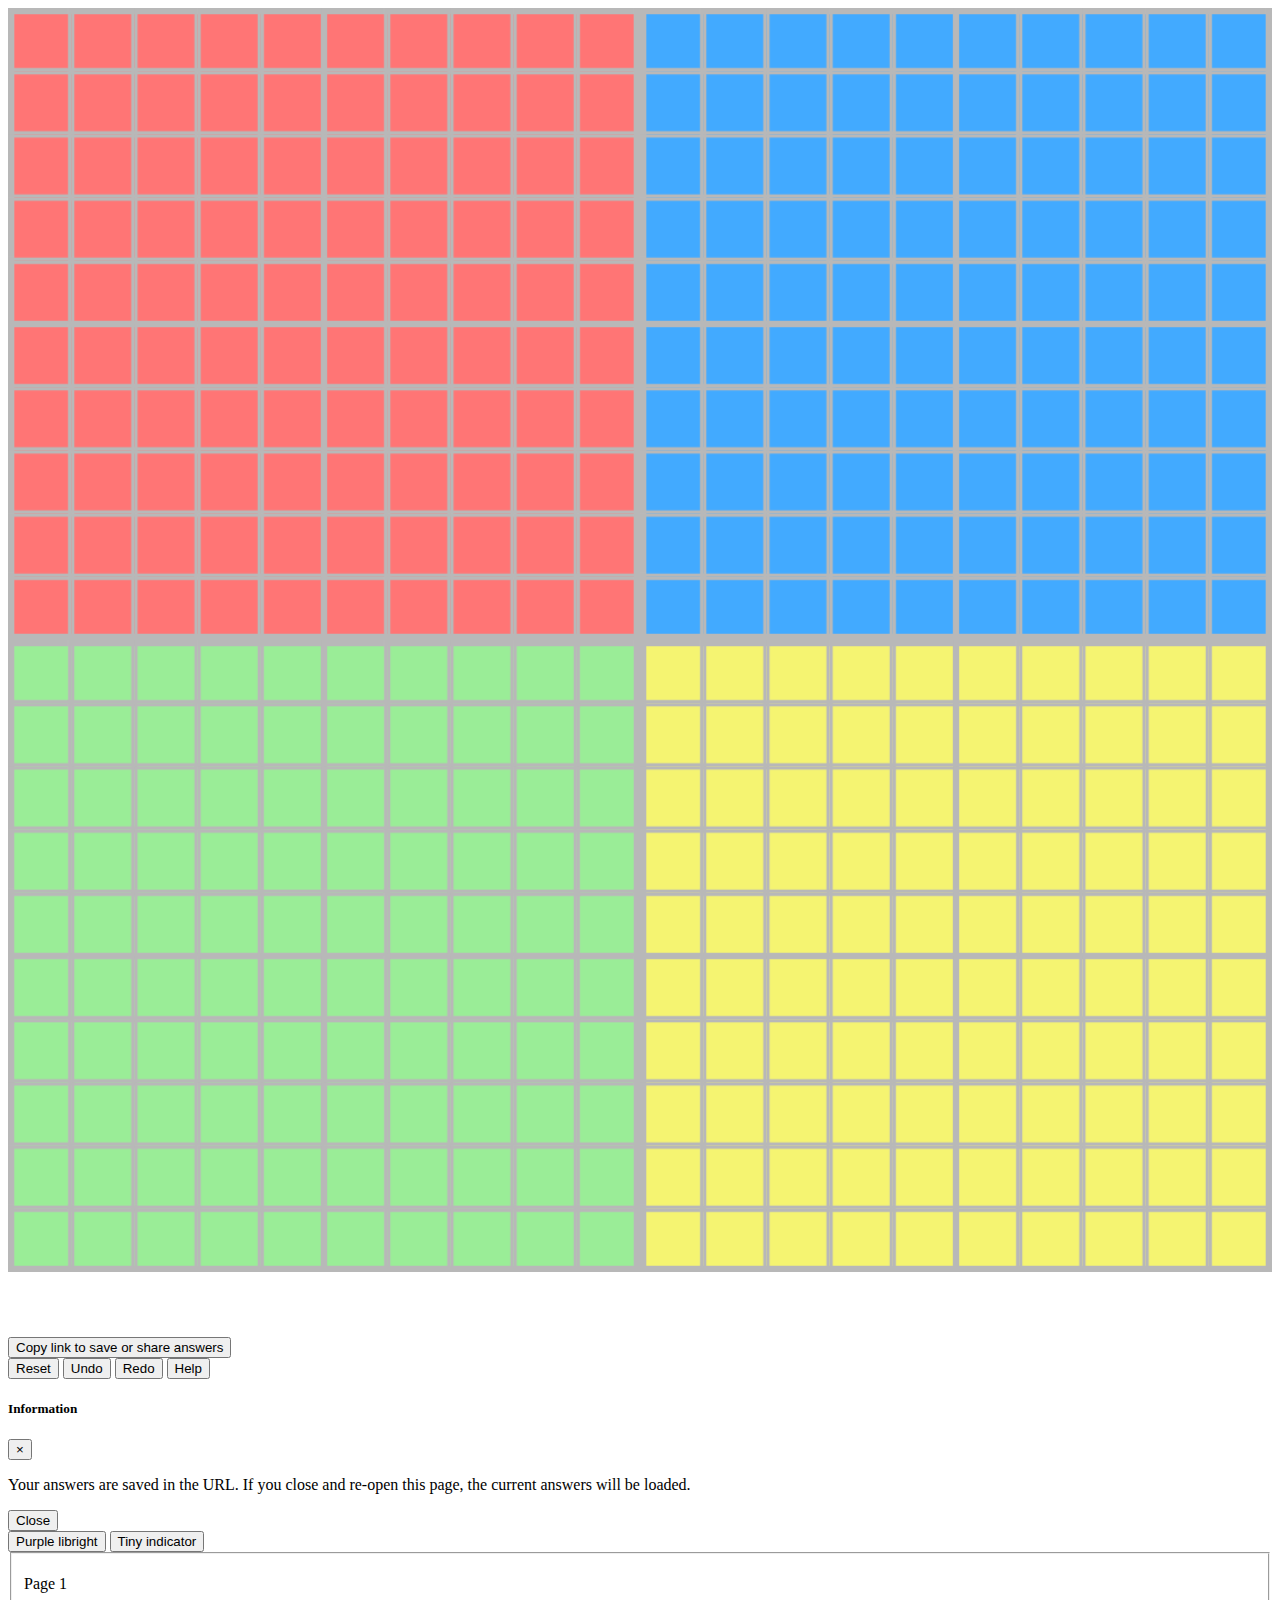
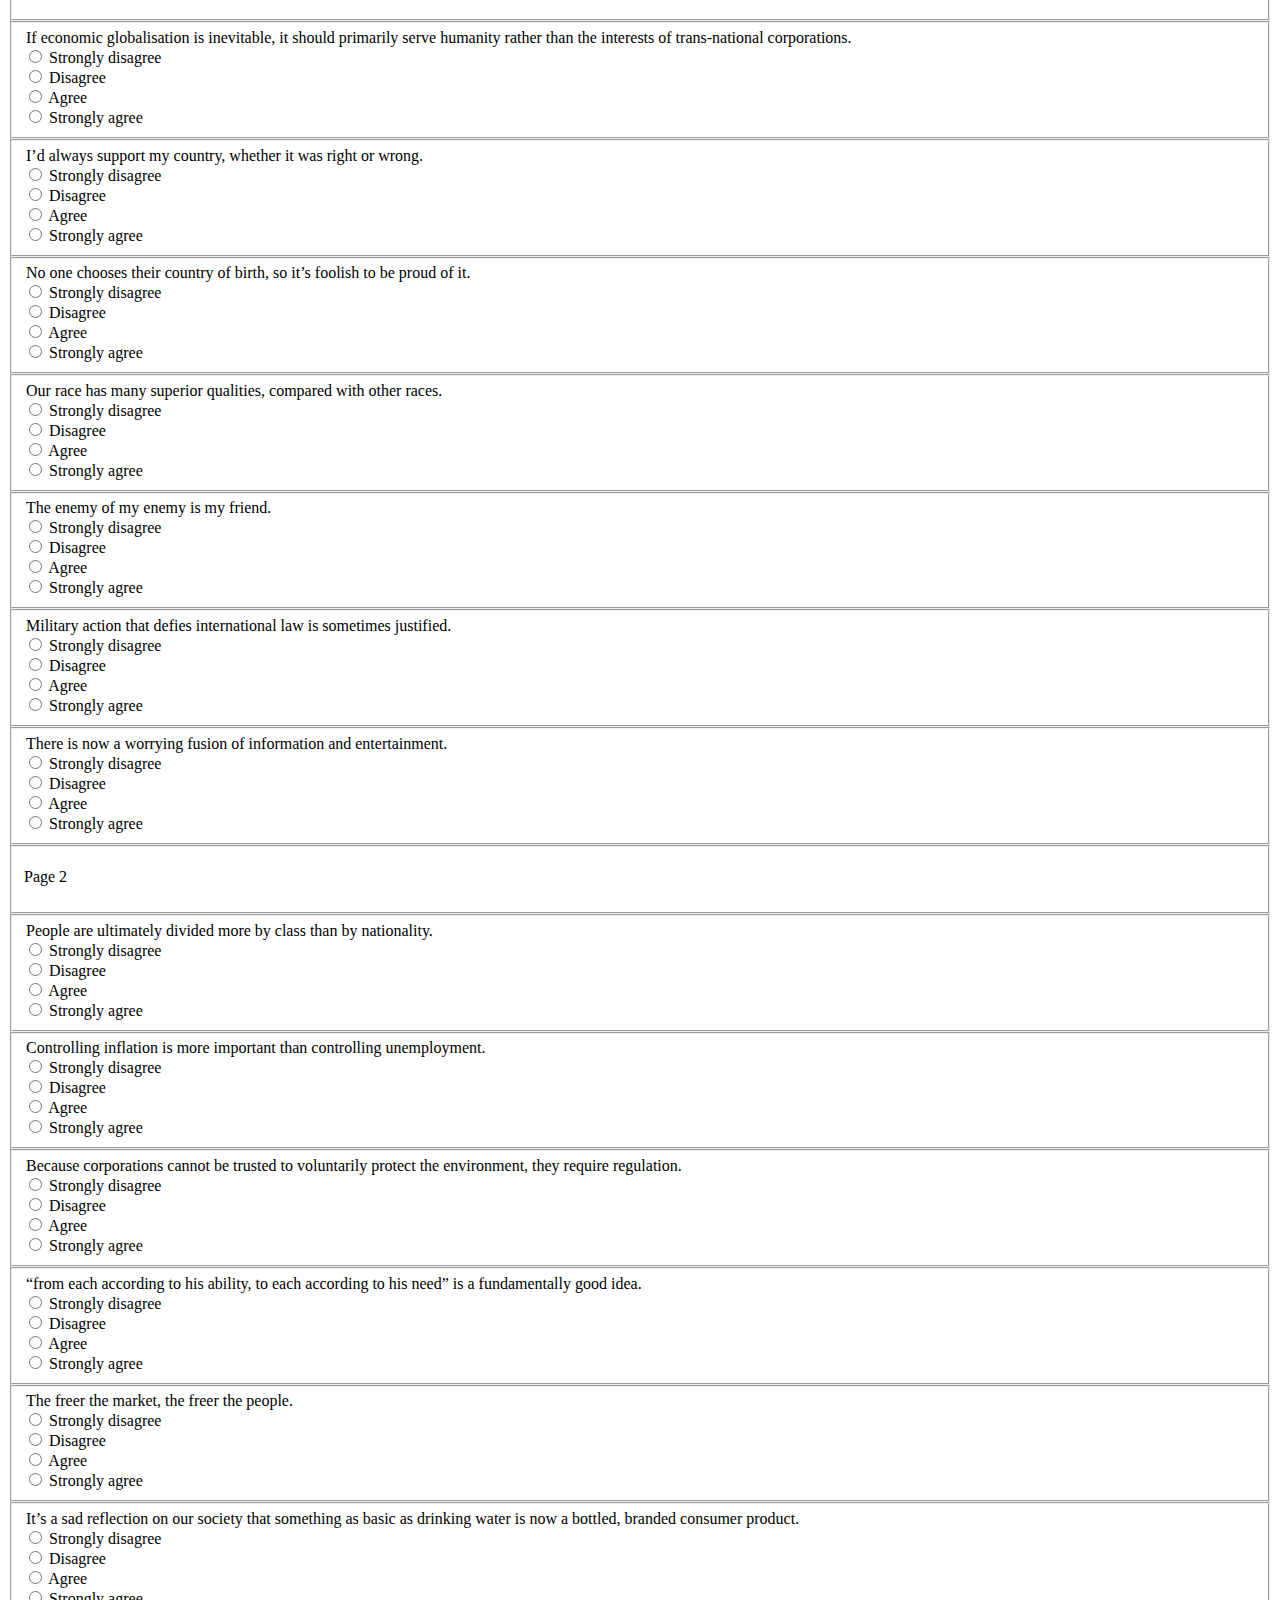
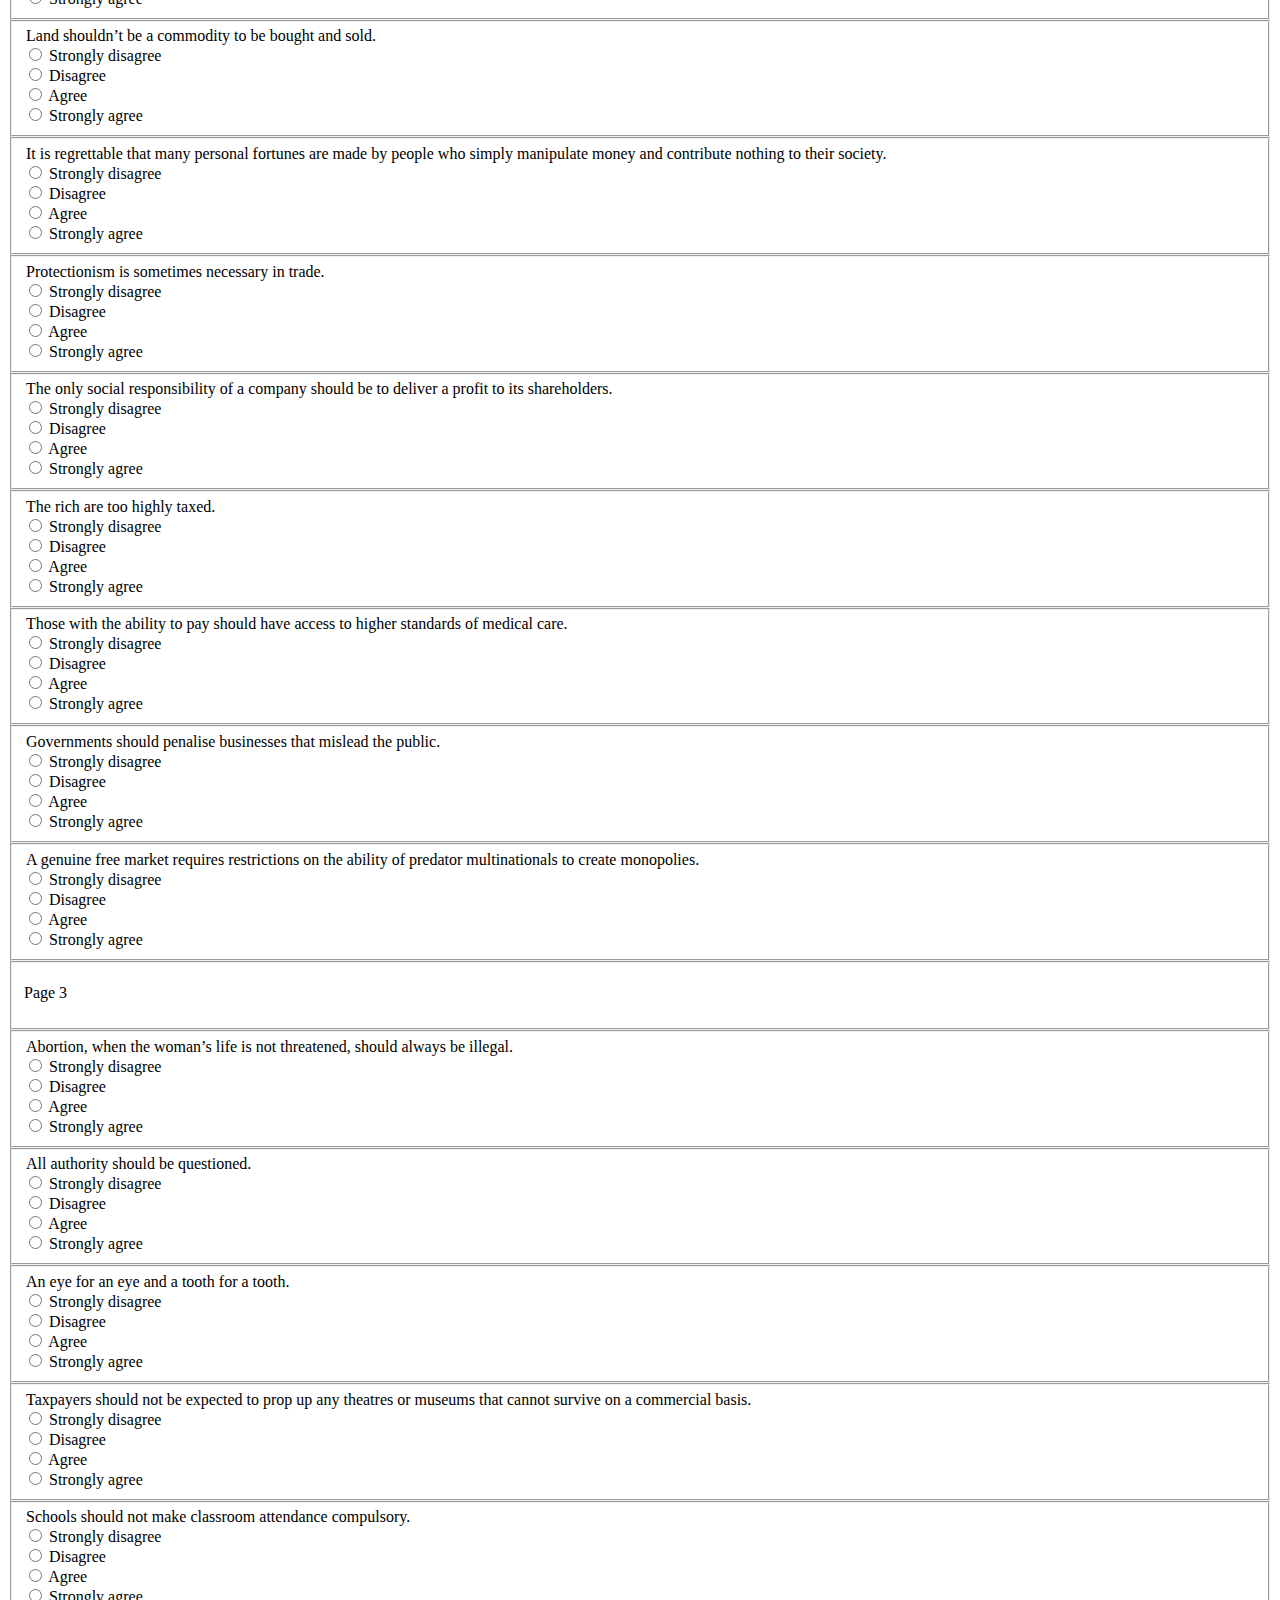
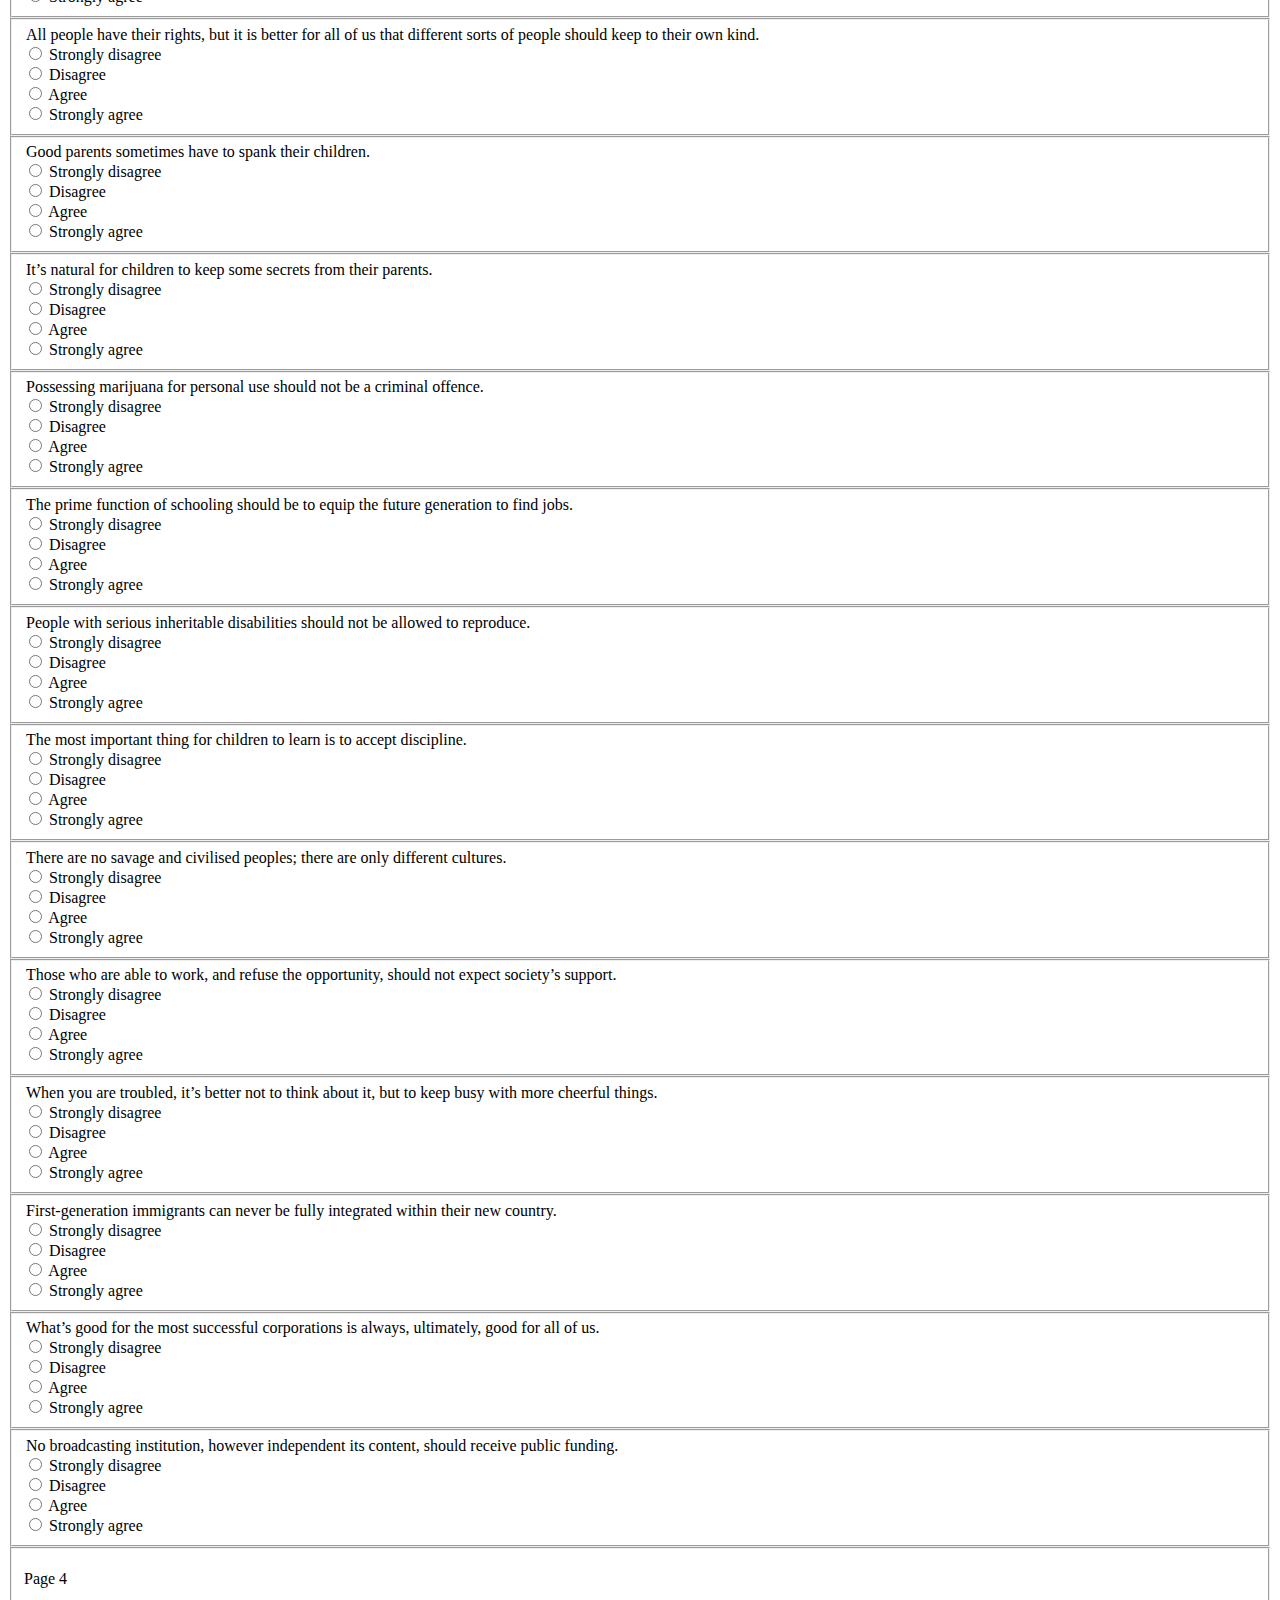
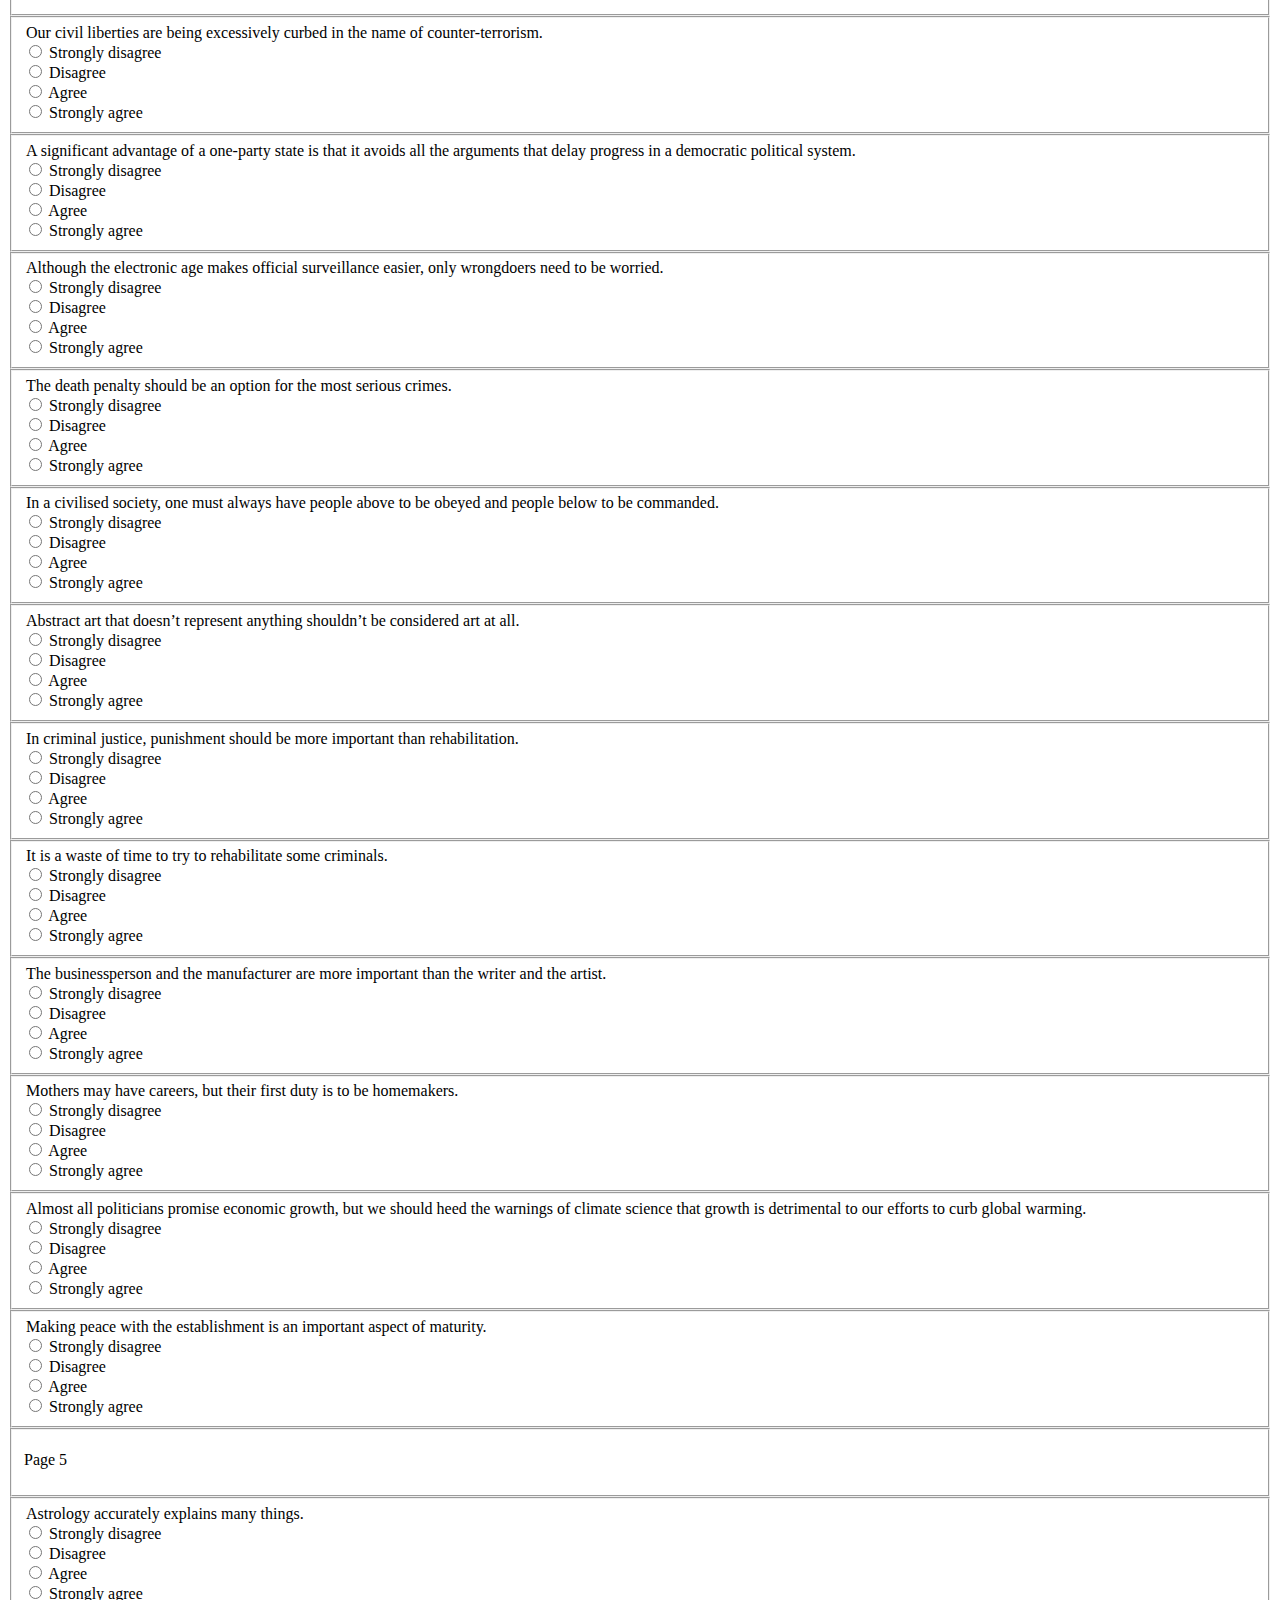
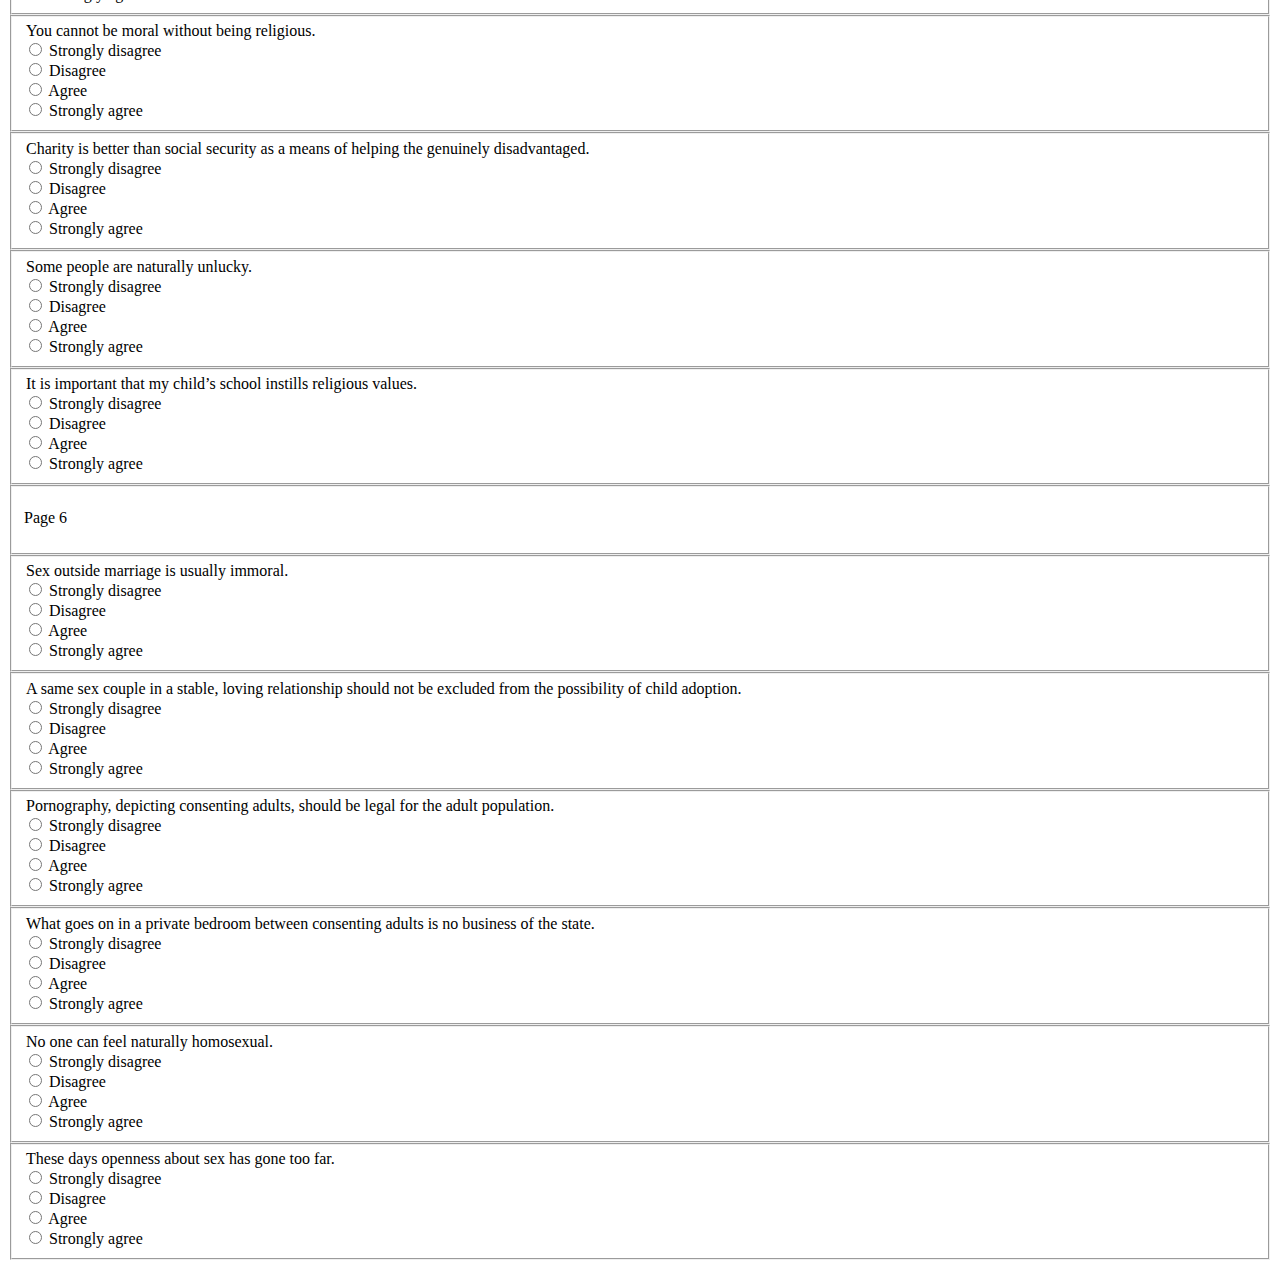
==== politicalcompass.github.io.html @ 64868bdb "Add files via upload" ====
<!DOCTYPE html>

<html lang="en-US">
<head>
  <meta charset="utf-8">
  <title>Interactive Political Compass</title>
  <meta name="title" content="Interactive Political Compass">
  <meta name="Description" content="Discover your position on the Political Compass with our interactive quiz. Get instant results as you answer questions!">
	<meta name="Keywords" content="political compass,political,compass,formula,calculated,how,interactive,sandbox,live">
	<meta name="viewport" content="width=device-width, initial-scale=1.0">
  <meta property="og:type" content="website">
  <meta property="og:url" content="https://politicalcompass.github.io/">
  <meta property="og:title" content="Interactive Political Compass">
  <meta property="og:description" content="Discover your position on the Political Compass with our interactive quiz. Get instant results as you answer questions!">
  <meta property="og:image" content="https://politicalcompass.github.io/img/proj_flag_pc2.png">
  <meta property="twitter:card" content="summary_large_image">
  <meta property="twitter:url" content="https://politicalcompass.github.io/">
  <meta property="twitter:title" content="Interactive Political Compass">
  <meta property="twitter:description" content="Discover your position on the Political Compass with our interactive quiz. Get instant results as you answer questions!">
  <meta property="twitter:image" content="https://politicalcompass.github.io/img/proj_flag_pc2.png">
  <meta itemprop="name" content="Interactive Political Compass">
  <meta itemprop="description" content="Discover your position on the Political Compass with our interactive quiz. Get instant results as you answer questions!">
  <meta itemprop="image" content="http://politicalcompass.github.io/img/proj_flag_pc2.png">
  <meta name="google-site-verification" content="mhU9SypGoPh1DQGS0cMQ0jDxrxKxCTXkJQJDEJV9io4" />
	<link href="favicon.ico" rel="Political Compass icon" type="image/x-icon" />
  <script src="js/script.js"></script>
  <link rel="stylesheet" type="text/css" href="css/style.css" />
  <script src="https://code.jquery.com/jquery-3.4.1.slim.min.js" integrity="sha384-J6qa4849blE2+poT4WnyKhv5vZF5SrPo0iEjwBvKU7imGFAV0wwj1yYfoRSJoZ+n" crossorigin="anonymous"></script>
  <script src="https://cdn.jsdelivr.net/npm/popper.js@1.16.0/dist/umd/popper.min.js" integrity="sha384-Q6E9RHvbIyZFJoft+2mJbHaEWldlvI9IOYy5n3zV9zzTtmI3UksdQRVvoxMfooAo" crossorigin="anonymous"></script>
  <link rel="stylesheet" type="text/css" href="css/bootstrap.min.css" />
  <script src="js/bootstrap.min.js"></script>
  <link rel="canonical" href="https://politicalcompass.github.io/" />
</head>
<!--Made by "W.u.m.b.o.l.o" (w/o dots) on twitter and youtube / "W.u.m.b.o.l.o.8.3" (w/o dots) on reddit-->
<body>
  <div class="container-fluid cont-fluid">
  <div class="row all-cont overflow-visible">
  <div class="head-cont col-auto">
    <div class="head-cont2">
      <div class="pc-cont">
        <div class="svg-container">
          <div class="svg-container2">
            <svg viewBox="0 0 100 100"> 
              <rect width="50" height="50" style="fill:rgb(255,117,117);" />
              <rect width="50" height="50" x="50" style="fill:rgb(66,170,255);" />
              <rect width="50" height="50" y="50" style="fill:rgb(154,237,151);" />
              <rect width="50" height="50" x="50" y="50" id="libright" style="fill:rgb(245,244,113);" />

              <defs>
                <pattern id="smallGrid" width="5" height="5" patternUnits="userSpaceOnUse">
                  <path d="M 5 0 L 0 0 0 5" fill="none" stroke="rgb(184,184,184)" stroke-width="0.5"/>
                </pattern>
                <pattern id="grid" width="50" height="50" patternUnits="userSpaceOnUse">
                  <rect width="50" height="50" fill="url(#smallGrid)"/>
                  <path d="M 50 0 L 0 0 0 50" fill="none" stroke="rgb(184,184,184)" stroke-width="1"/>
                </pattern>
              </defs>
            
              <rect width="100" height="100" fill="url(#grid)" />
              <rect style="transform: rotate(180deg);transform-origin: 50% 50%;" width="100" height="100" fill="url(#grid)" />

              <circle cx="-51.9" cy="-37.95" r="2.5" stroke="black" stroke-width="0.3" fill="red" id="circ" />
              <!-- <circle cx="51.9" cy="37.95" r="2.5" stroke="black" stroke-width="0.3" fill="red" id="circ" /> -->
            </svg>
            <!--page-header?-->
          </div>
        </div>
      </div>
      <!-- <div class="page-header">
        <div class="float-left">
          <h4>Economic <span id="displayEcon">0.38</span></h4>
        </div>
        <div class="float-right fl-ri-soc">
          <h4 class="text-right">Social <span id="displaySoc">2.41</span></h4>
        </div>
        <div class="clearfix"></div>
      </div> -->
      <h4 id="h4disp">&nbsp;</h4>
      <div class="row">
        <div class="col btn-group flex-wrap text-center cent-col" role="group" aria-label="Options">
          <button type="button" class="btn btn-sm btn-primary" onclick="cpyCb()">Copy link to save or share answers</button>
        </div>
      </div>
      <div class="row">
        <div class="col btn-group flex-wrap text-center cent-col" role="group" aria-label="Options">
          <button type="button" class="btn btn-sm btn-light" onclick="reset()">Reset</button>
          <button type="button" class="btn btn-sm btn-light" onclick="window.history.back()">Undo</button>
          <button type="button" class="btn btn-sm btn-light" onclick="window.history.forward()">Redo</button>
          <button type="button" class="btn btn-sm btn-dark" data-toggle="modal" data-target="#helpModal">Help</button>

          <div class="modal fade" id="helpModal" tabindex="-1" role="dialog" aria-labelledby="helpModalTitle" aria-hidden="true">
            <div class="modal-dialog" role="document">
              <div class="modal-content">
                <div class="modal-header">
                  <h5 class="modal-title" id="helpModalTitle">Information</h5>
                  <button type="button" class="close" data-dismiss="modal" aria-label="Close">
                    <span aria-hidden="true">&times;</span>
                  </button>
                </div>
                <div class="modal-body">
                  <p>Your answers are saved in the URL. If you close and re-open this page, the current answers will be loaded.</p>
                </div>
                <div class="modal-footer">
                  <button type="button" class="btn btn-secondary" data-dismiss="modal">Close</button>
                </div>
              </div>
            </div>
          </div>
        </div>
      </div>
      <div class="row">
        <div class="col btn-group flex-wrap text-center cent-col" role="group" aria-label="Options">
          <button type="button" class="btn btn-sm btn-light" id="switchLibright" onclick="switchLibright()">Purple libright</button>
          <button type="button" class="btn btn-sm btn-light" id="switchIndicator" onclick="switchIndicator()">Tiny indicator</button>
        </div>
      </div>
    </div>
  </div>

  <form class="col overflow-auto">
    <fieldset class="form-group">
      <div class="row">
        <p class="col-form-label col-auto">Page 1</p>
      </div>
    </fieldset>

    <fieldset class="form-group">
      <div class="row">
        <legend class="col-form-label col-1 pt-0 pl-0">If economic globalisation is inevitable, it should primarily serve humanity rather than the interests of trans-national corporations.</legend>
        <div class="col-11 align-self-center">
          <div class="form-check form-check-inline">
            <input class="form-check-input" type="radio" name="q1" id="q1a1" value="sd" onclick="ans(0, 0)">
            <label class="form-check-label" for="q1a1">
              Strongly disagree
            </label>
          </div>
          <div class="form-check form-check-inline">
            <input class="form-check-input" type="radio" name="q1" id="q1a2" value="d" onclick="ans(0, 1)">
            <label class="form-check-label" for="q1a2">
              Disagree
            </label>
          </div>
          <div class="form-check form-check-inline">
            <input class="form-check-input" type="radio" name="q1" id="q1a3" value="a" onclick="ans(0, 2)" ><!--checked-->
            <label class="form-check-label" for="q1a3">
              Agree
            </label>
          </div>
          <div class="form-check form-check-inline">
            <input class="form-check-input" type="radio" name="q1" id="q1a4" value="sa" onclick="ans(0, 3)">
            <label class="form-check-label" for="q1a4">
              Strongly agree
            </label>
          </div>
        </div>
      </div>
    </fieldset>

    <fieldset class="form-group">
      <div class="row">
        <legend class="col-form-label col-1 pt-0 pl-0">I’d always support my country, whether it was right or wrong.</legend>
        <div class="col-11 align-self-center">
          <div class="form-check form-check-inline">
            <input class="form-check-input" type="radio" name="q2" id="q2a1" value="sd" onclick="ans(1, 0)">
            <label class="form-check-label" for="q2a1">
              Strongly disagree
            </label>
          </div>
          <div class="form-check form-check-inline">
            <input class="form-check-input" type="radio" name="q2" id="q2a2" value="d" onclick="ans(1, 1)">
            <label class="form-check-label" for="q2a2">
              Disagree
            </label>
          </div>
          <div class="form-check form-check-inline">
            <input class="form-check-input" type="radio" name="q2" id="q2a3" value="a" onclick="ans(1, 2)" ><!--checked-->
            <label class="form-check-label" for="q2a3">
              Agree
            </label>
          </div>
          <div class="form-check form-check-inline">
            <input class="form-check-input" type="radio" name="q2" id="q2a4" value="sa" onclick="ans(1, 3)">
            <label class="form-check-label" for="q2a4">
              Strongly agree
            </label>
          </div>
        </div>
      </div>
    </fieldset>

    <fieldset class="form-group">
      <div class="row">
        <legend class="col-form-label col-1 pt-0 pl-0">No one chooses their country of birth, so it’s foolish to be proud of it.</legend>
        <div class="col-11 align-self-center">
          <div class="form-check form-check-inline">
            <input class="form-check-input" type="radio" name="q3" id="q3a1" value="sd" onclick="ans(2, 0)">
            <label class="form-check-label" for="q3a1">
              Strongly disagree
            </label>
          </div>
          <div class="form-check form-check-inline">
            <input class="form-check-input" type="radio" name="q3" id="q3a2" value="d" onclick="ans(2, 1)">
            <label class="form-check-label" for="q3a2">
              Disagree
            </label>
          </div>
          <div class="form-check form-check-inline">
            <input class="form-check-input" type="radio" name="q3" id="q3a3" value="a" onclick="ans(2, 2)" ><!--checked-->
            <label class="form-check-label" for="q3a3">
              Agree
            </label>
          </div>
          <div class="form-check form-check-inline">
            <input class="form-check-input" type="radio" name="q3" id="q3a4" value="sa" onclick="ans(2, 3)">
            <label class="form-check-label" for="q3a4">
              Strongly agree
            </label>
          </div>
        </div>
      </div>
    </fieldset>

    <fieldset class="form-group">
      <div class="row">
        <legend class="col-form-label col-1 pt-0 pl-0">Our race has many superior qualities, compared with other races.</legend>
        <div class="col-11 align-self-center">
          <div class="form-check form-check-inline">
            <input class="form-check-input" type="radio" name="q4" id="q4a1" value="sd" onclick="ans(3, 0)">
            <label class="form-check-label" for="q4a1">
              Strongly disagree
            </label>
          </div>
          <div class="form-check form-check-inline">
            <input class="form-check-input" type="radio" name="q4" id="q4a2" value="d" onclick="ans(3, 1)">
            <label class="form-check-label" for="q4a2">
              Disagree
            </label>
          </div>
          <div class="form-check form-check-inline">
            <input class="form-check-input" type="radio" name="q4" id="q4a3" value="a" onclick="ans(3, 2)" ><!--checked-->
            <label class="form-check-label" for="q4a3">
              Agree
            </label>
          </div>
          <div class="form-check form-check-inline">
            <input class="form-check-input" type="radio" name="q4" id="q4a4" value="sa" onclick="ans(3, 3)">
            <label class="form-check-label" for="q4a4">
              Strongly agree
            </label>
          </div>
        </div>
      </div>
    </fieldset>

    <fieldset class="form-group">
      <div class="row">
        <legend class="col-form-label col-1 pt-0 pl-0">The enemy of my enemy is my friend.</legend>
        <div class="col-11 align-self-center">
          <div class="form-check form-check-inline">
            <input class="form-check-input" type="radio" name="q5" id="q5a1" value="sd" onclick="ans(4, 0)">
            <label class="form-check-label" for="q5a1">
              Strongly disagree
            </label>
          </div>
          <div class="form-check form-check-inline">
            <input class="form-check-input" type="radio" name="q5" id="q5a2" value="d" onclick="ans(4, 1)">
            <label class="form-check-label" for="q5a2">
              Disagree
            </label>
          </div>
          <div class="form-check form-check-inline">
            <input class="form-check-input" type="radio" name="q5" id="q5a3" value="a" onclick="ans(4, 2)" ><!--checked-->
            <label class="form-check-label" for="q5a3">
              Agree
            </label>
          </div>
          <div class="form-check form-check-inline">
            <input class="form-check-input" type="radio" name="q5" id="q5a4" value="sa" onclick="ans(4, 3)">
            <label class="form-check-label" for="q5a4">
              Strongly agree
            </label>
          </div>
        </div>
      </div>
    </fieldset>

    <fieldset class="form-group">
      <div class="row">
        <legend class="col-form-label col-1 pt-0 pl-0">Military action that defies international law is sometimes justified.</legend>
        <div class="col-11 align-self-center">
          <div class="form-check form-check-inline">
            <input class="form-check-input" type="radio" name="q6" id="q6a1" value="sd" onclick="ans(5, 0)">
            <label class="form-check-label" for="q6a1">
              Strongly disagree
            </label>
          </div>
          <div class="form-check form-check-inline">
            <input class="form-check-input" type="radio" name="q6" id="q6a2" value="d" onclick="ans(5, 1)">
            <label class="form-check-label" for="q6a2">
              Disagree
            </label>
          </div>
          <div class="form-check form-check-inline">
            <input class="form-check-input" type="radio" name="q6" id="q6a3" value="a" onclick="ans(5, 2)" ><!--checked-->
            <label class="form-check-label" for="q6a3">
              Agree
            </label>
          </div>
          <div class="form-check form-check-inline">
            <input class="form-check-input" type="radio" name="q6" id="q6a4" value="sa" onclick="ans(5, 3)">
            <label class="form-check-label" for="q6a4">
              Strongly agree
            </label>
          </div>
        </div>
      </div>
    </fieldset>

    <fieldset class="form-group">
      <div class="row">
        <legend class="col-form-label col-1 pt-0 pl-0">There is now a worrying fusion of information and entertainment.</legend>
        <div class="col-11 align-self-center">
          <div class="form-check form-check-inline">
            <input class="form-check-input" type="radio" name="q7" id="q7a1" value="sd" onclick="ans(6, 0)">
            <label class="form-check-label" for="q7a1">
              Strongly disagree
            </label>
          </div>
          <div class="form-check form-check-inline">
            <input class="form-check-input" type="radio" name="q7" id="q7a2" value="d" onclick="ans(6, 1)">
            <label class="form-check-label" for="q7a2">
              Disagree
            </label>
          </div>
          <div class="form-check form-check-inline">
            <input class="form-check-input" type="radio" name="q7" id="q7a3" value="a" onclick="ans(6, 2)" ><!--checked-->
            <label class="form-check-label" for="q7a3">
              Agree
            </label>
          </div>
          <div class="form-check form-check-inline">
            <input class="form-check-input" type="radio" name="q7" id="q7a4" value="sa" onclick="ans(6, 3)">
            <label class="form-check-label" for="q7a4">
              Strongly agree
            </label>
          </div>
        </div>
      </div>
    </fieldset>

    <fieldset class="form-group">
      <div class="row">
        <p class="col-form-label col-auto">Page 2</p>
      </div>
    </fieldset>

    <fieldset class="form-group">
    <div class="row">
    <legend class="col-form-label col-1 pt-0 pl-0">People are ultimately divided more by class than by nationality.</legend>
    <div class="col-11 align-self-center">
    <div class="form-check form-check-inline">
    <input class="form-check-input" type="radio" name="q8" id="q8a1" value="sd" onclick="ans(7, 0)">
    <label class="form-check-label" for="q8a1">
    Strongly disagree
    </label>
    </div>
    <div class="form-check form-check-inline">
    <input class="form-check-input" type="radio" name="q8" id="q8a2" value="d" onclick="ans(7, 1)">
    <label class="form-check-label" for="q8a2">
    Disagree
    </label>
    </div>
    <div class="form-check form-check-inline">
    <input class="form-check-input" type="radio" name="q8" id="q8a3" value="a" onclick="ans(7, 2)" ><!--checked-->
    <label class="form-check-label" for="q8a3">
    Agree
    </label>
    </div>
    <div class="form-check form-check-inline">
    <input class="form-check-input" type="radio" name="q8" id="q8a4" value="sa" onclick="ans(7, 3)">
    <label class="form-check-label" for="q8a4">
    Strongly agree
    </label>
    </div>
    </div>
    </div>
    </fieldset>

    <fieldset class="form-group">
    <div class="row">
    <legend class="col-form-label col-1 pt-0 pl-0">Controlling inflation is more important than controlling unemployment.</legend>
    <div class="col-11 align-self-center">
    <div class="form-check form-check-inline">
    <input class="form-check-input" type="radio" name="q9" id="q9a1" value="sd" onclick="ans(8, 0)">
    <label class="form-check-label" for="q9a1">
    Strongly disagree
    </label>
    </div>
    <div class="form-check form-check-inline">
    <input class="form-check-input" type="radio" name="q9" id="q9a2" value="d" onclick="ans(8, 1)">
    <label class="form-check-label" for="q9a2">
    Disagree
    </label>
    </div>
    <div class="form-check form-check-inline">
    <input class="form-check-input" type="radio" name="q9" id="q9a3" value="a" onclick="ans(8, 2)" ><!--checked-->
    <label class="form-check-label" for="q9a3">
    Agree
    </label>
    </div>
    <div class="form-check form-check-inline">
    <input class="form-check-input" type="radio" name="q9" id="q9a4" value="sa" onclick="ans(8, 3)">
    <label class="form-check-label" for="q9a4">
    Strongly agree
    </label>
    </div>
    </div>
    </div>
    </fieldset>

    <fieldset class="form-group">
    <div class="row">
    <legend class="col-form-label col-1 pt-0 pl-0">Because corporations cannot be trusted to voluntarily protect the environment, they require regulation.</legend>
    <div class="col-11 align-self-center">
    <div class="form-check form-check-inline">
    <input class="form-check-input" type="radio" name="q10" id="q10a1" value="sd" onclick="ans(9, 0)">
    <label class="form-check-label" for="q10a1">
    Strongly disagree
    </label>
    </div>
    <div class="form-check form-check-inline">
    <input class="form-check-input" type="radio" name="q10" id="q10a2" value="d" onclick="ans(9, 1)">
    <label class="form-check-label" for="q10a2">
    Disagree
    </label>
    </div>
    <div class="form-check form-check-inline">
    <input class="form-check-input" type="radio" name="q10" id="q10a3" value="a" onclick="ans(9, 2)" ><!--checked-->
    <label class="form-check-label" for="q10a3">
    Agree
    </label>
    </div>
    <div class="form-check form-check-inline">
    <input class="form-check-input" type="radio" name="q10" id="q10a4" value="sa" onclick="ans(9, 3)">
    <label class="form-check-label" for="q10a4">
    Strongly agree
    </label>
    </div>
    </div>
    </div>
    </fieldset>

    <fieldset class="form-group">
    <div class="row">
    <legend class="col-form-label col-1 pt-0 pl-0">“from each according to his ability, to each according to his need” is a fundamentally good idea.</legend>
    <div class="col-11 align-self-center">
    <div class="form-check form-check-inline">
    <input class="form-check-input" type="radio" name="q11" id="q11a1" value="sd" onclick="ans(10, 0)">
    <label class="form-check-label" for="q11a1">
    Strongly disagree
    </label>
    </div>
    <div class="form-check form-check-inline">
    <input class="form-check-input" type="radio" name="q11" id="q11a2" value="d" onclick="ans(10, 1)">
    <label class="form-check-label" for="q11a2">
    Disagree
    </label>
    </div>
    <div class="form-check form-check-inline">
    <input class="form-check-input" type="radio" name="q11" id="q11a3" value="a" onclick="ans(10, 2)" ><!--checked-->
    <label class="form-check-label" for="q11a3">
    Agree
    </label>
    </div>
    <div class="form-check form-check-inline">
    <input class="form-check-input" type="radio" name="q11" id="q11a4" value="sa" onclick="ans(10, 3)">
    <label class="form-check-label" for="q11a4">
    Strongly agree
    </label>
    </div>
    </div>
    </div>
    </fieldset>

    <fieldset class="form-group">
    <div class="row">
    <legend class="col-form-label col-1 pt-0 pl-0">The freer the market, the freer the people.</legend>
    <div class="col-11 align-self-center">
    <div class="form-check form-check-inline">
    <input class="form-check-input" type="radio" name="q12" id="q12a1" value="sd" onclick="ans(11, 0)">
    <label class="form-check-label" for="q12a1">
    Strongly disagree
    </label>
    </div>
    <div class="form-check form-check-inline">
    <input class="form-check-input" type="radio" name="q12" id="q12a2" value="d" onclick="ans(11, 1)">
    <label class="form-check-label" for="q12a2">
    Disagree
    </label>
    </div>
    <div class="form-check form-check-inline">
    <input class="form-check-input" type="radio" name="q12" id="q12a3" value="a" onclick="ans(11, 2)" ><!--checked-->
    <label class="form-check-label" for="q12a3">
    Agree
    </label>
    </div>
    <div class="form-check form-check-inline">
    <input class="form-check-input" type="radio" name="q12" id="q12a4" value="sa" onclick="ans(11, 3)">
    <label class="form-check-label" for="q12a4">
    Strongly agree
    </label>
    </div>
    </div>
    </div>
    </fieldset>

    <fieldset class="form-group">
    <div class="row">
    <legend class="col-form-label col-1 pt-0 pl-0">It’s a sad reflection on our society that something as basic as drinking water is now a bottled, branded consumer product.</legend>
    <div class="col-11 align-self-center">
    <div class="form-check form-check-inline">
    <input class="form-check-input" type="radio" name="q13" id="q13a1" value="sd" onclick="ans(12, 0)">
    <label class="form-check-label" for="q13a1">
    Strongly disagree
    </label>
    </div>
    <div class="form-check form-check-inline">
    <input class="form-check-input" type="radio" name="q13" id="q13a2" value="d" onclick="ans(12, 1)">
    <label class="form-check-label" for="q13a2">
    Disagree
    </label>
    </div>
    <div class="form-check form-check-inline">
    <input class="form-check-input" type="radio" name="q13" id="q13a3" value="a" onclick="ans(12, 2)" ><!--checked-->
    <label class="form-check-label" for="q13a3">
    Agree
    </label>
    </div>
    <div class="form-check form-check-inline">
    <input class="form-check-input" type="radio" name="q13" id="q13a4" value="sa" onclick="ans(12, 3)">
    <label class="form-check-label" for="q13a4">
    Strongly agree
    </label>
    </div>
    </div>
    </div>
    </fieldset>

    <fieldset class="form-group">
    <div class="row">
    <legend class="col-form-label col-1 pt-0 pl-0">Land shouldn’t be a commodity to be bought and sold.</legend>
    <div class="col-11 align-self-center">
    <div class="form-check form-check-inline">
    <input class="form-check-input" type="radio" name="q14" id="q14a1" value="sd" onclick="ans(13, 0)">
    <label class="form-check-label" for="q14a1">
    Strongly disagree
    </label>
    </div>
    <div class="form-check form-check-inline">
    <input class="form-check-input" type="radio" name="q14" id="q14a2" value="d" onclick="ans(13, 1)">
    <label class="form-check-label" for="q14a2">
    Disagree
    </label>
    </div>
    <div class="form-check form-check-inline">
    <input class="form-check-input" type="radio" name="q14" id="q14a3" value="a" onclick="ans(13, 2)" ><!--checked-->
    <label class="form-check-label" for="q14a3">
    Agree
    </label>
    </div>
    <div class="form-check form-check-inline">
    <input class="form-check-input" type="radio" name="q14" id="q14a4" value="sa" onclick="ans(13, 3)">
    <label class="form-check-label" for="q14a4">
    Strongly agree
    </label>
    </div>
    </div>
    </div>
    </fieldset>

    <fieldset class="form-group">
    <div class="row">
    <legend class="col-form-label col-1 pt-0 pl-0">It is regrettable that many personal fortunes are made by people who simply manipulate money and contribute nothing to their society.</legend>
    <div class="col-11 align-self-center">
    <div class="form-check form-check-inline">
    <input class="form-check-input" type="radio" name="q15" id="q15a1" value="sd" onclick="ans(14, 0)">
    <label class="form-check-label" for="q15a1">
    Strongly disagree
    </label>
    </div>
    <div class="form-check form-check-inline">
    <input class="form-check-input" type="radio" name="q15" id="q15a2" value="d" onclick="ans(14, 1)">
    <label class="form-check-label" for="q15a2">
    Disagree
    </label>
    </div>
    <div class="form-check form-check-inline">
    <input class="form-check-input" type="radio" name="q15" id="q15a3" value="a" onclick="ans(14, 2)" ><!--checked-->
    <label class="form-check-label" for="q15a3">
    Agree
    </label>
    </div>
    <div class="form-check form-check-inline">
    <input class="form-check-input" type="radio" name="q15" id="q15a4" value="sa" onclick="ans(14, 3)">
    <label class="form-check-label" for="q15a4">
    Strongly agree
    </label>
    </div>
    </div>
    </div>
    </fieldset>

    <fieldset class="form-group">
    <div class="row">
    <legend class="col-form-label col-1 pt-0 pl-0">Protectionism is sometimes necessary in trade.</legend>
    <div class="col-11 align-self-center">
    <div class="form-check form-check-inline">
    <input class="form-check-input" type="radio" name="q16" id="q16a1" value="sd" onclick="ans(15, 0)">
    <label class="form-check-label" for="q16a1">
    Strongly disagree
    </label>
    </div>
    <div class="form-check form-check-inline">
    <input class="form-check-input" type="radio" name="q16" id="q16a2" value="d" onclick="ans(15, 1)">
    <label class="form-check-label" for="q16a2">
    Disagree
    </label>
    </div>
    <div class="form-check form-check-inline">
    <input class="form-check-input" type="radio" name="q16" id="q16a3" value="a" onclick="ans(15, 2)" ><!--checked-->
    <label class="form-check-label" for="q16a3">
    Agree
    </label>
    </div>
    <div class="form-check form-check-inline">
    <input class="form-check-input" type="radio" name="q16" id="q16a4" value="sa" onclick="ans(15, 3)">
    <label class="form-check-label" for="q16a4">
    Strongly agree
    </label>
    </div>
    </div>
    </div>
    </fieldset>

    <fieldset class="form-group">
    <div class="row">
    <legend class="col-form-label col-1 pt-0 pl-0">The only social responsibility of a company should be to deliver a profit to its shareholders.</legend>
    <div class="col-11 align-self-center">
    <div class="form-check form-check-inline">
    <input class="form-check-input" type="radio" name="q17" id="q17a1" value="sd" onclick="ans(16, 0)">
    <label class="form-check-label" for="q17a1">
    Strongly disagree
    </label>
    </div>
    <div class="form-check form-check-inline">
    <input class="form-check-input" type="radio" name="q17" id="q17a2" value="d" onclick="ans(16, 1)">
    <label class="form-check-label" for="q17a2">
    Disagree
    </label>
    </div>
    <div class="form-check form-check-inline">
    <input class="form-check-input" type="radio" name="q17" id="q17a3" value="a" onclick="ans(16, 2)" ><!--checked-->
    <label class="form-check-label" for="q17a3">
    Agree
    </label>
    </div>
    <div class="form-check form-check-inline">
    <input class="form-check-input" type="radio" name="q17" id="q17a4" value="sa" onclick="ans(16, 3)">
    <label class="form-check-label" for="q17a4">
    Strongly agree
    </label>
    </div>
    </div>
    </div>
    </fieldset>

    <fieldset class="form-group">
    <div class="row">
    <legend class="col-form-label col-1 pt-0 pl-0">The rich are too highly taxed.</legend>
    <div class="col-11 align-self-center">
    <div class="form-check form-check-inline">
    <input class="form-check-input" type="radio" name="q18" id="q18a1" value="sd" onclick="ans(17, 0)">
    <label class="form-check-label" for="q18a1">
    Strongly disagree
    </label>
    </div>
    <div class="form-check form-check-inline">
    <input class="form-check-input" type="radio" name="q18" id="q18a2" value="d" onclick="ans(17, 1)">
    <label class="form-check-label" for="q18a2">
    Disagree
    </label>
    </div>
    <div class="form-check form-check-inline">
    <input class="form-check-input" type="radio" name="q18" id="q18a3" value="a" onclick="ans(17, 2)" ><!--checked-->
    <label class="form-check-label" for="q18a3">
    Agree
    </label>
    </div>
    <div class="form-check form-check-inline">
    <input class="form-check-input" type="radio" name="q18" id="q18a4" value="sa" onclick="ans(17, 3)">
    <label class="form-check-label" for="q18a4">
    Strongly agree
    </label>
    </div>
    </div>
    </div>
    </fieldset>

    <fieldset class="form-group">
    <div class="row">
    <legend class="col-form-label col-1 pt-0 pl-0">Those with the ability to pay should have access to higher standards of medical care.</legend>
    <div class="col-11 align-self-center">
    <div class="form-check form-check-inline">
    <input class="form-check-input" type="radio" name="q19" id="q19a1" value="sd" onclick="ans(18, 0)">
    <label class="form-check-label" for="q19a1">
    Strongly disagree
    </label>
    </div>
    <div class="form-check form-check-inline">
    <input class="form-check-input" type="radio" name="q19" id="q19a2" value="d" onclick="ans(18, 1)">
    <label class="form-check-label" for="q19a2">
    Disagree
    </label>
    </div>
    <div class="form-check form-check-inline">
    <input class="form-check-input" type="radio" name="q19" id="q19a3" value="a" onclick="ans(18, 2)" ><!--checked-->
    <label class="form-check-label" for="q19a3">
    Agree
    </label>
    </div>
    <div class="form-check form-check-inline">
    <input class="form-check-input" type="radio" name="q19" id="q19a4" value="sa" onclick="ans(18, 3)">
    <label class="form-check-label" for="q19a4">
    Strongly agree
    </label>
    </div>
    </div>
    </div>
    </fieldset>

    <fieldset class="form-group">
    <div class="row">
    <legend class="col-form-label col-1 pt-0 pl-0">Governments should penalise businesses that mislead the public.</legend>
    <div class="col-11 align-self-center">
    <div class="form-check form-check-inline">
    <input class="form-check-input" type="radio" name="q20" id="q20a1" value="sd" onclick="ans(19, 0)">
    <label class="form-check-label" for="q20a1">
    Strongly disagree
    </label>
    </div>
    <div class="form-check form-check-inline">
    <input class="form-check-input" type="radio" name="q20" id="q20a2" value="d" onclick="ans(19, 1)">
    <label class="form-check-label" for="q20a2">
    Disagree
    </label>
    </div>
    <div class="form-check form-check-inline">
    <input class="form-check-input" type="radio" name="q20" id="q20a3" value="a" onclick="ans(19, 2)" ><!--checked-->
    <label class="form-check-label" for="q20a3">
    Agree
    </label>
    </div>
    <div class="form-check form-check-inline">
    <input class="form-check-input" type="radio" name="q20" id="q20a4" value="sa" onclick="ans(19, 3)">
    <label class="form-check-label" for="q20a4">
    Strongly agree
    </label>
    </div>
    </div>
    </div>
    </fieldset>

    <fieldset class="form-group">
    <div class="row">
    <legend class="col-form-label col-1 pt-0 pl-0">A genuine free market requires restrictions on the ability of predator multinationals to create monopolies.</legend>
    <div class="col-11 align-self-center">
    <div class="form-check form-check-inline">
    <input class="form-check-input" type="radio" name="q21" id="q21a1" value="sd" onclick="ans(20, 0)">
    <label class="form-check-label" for="q21a1">
    Strongly disagree
    </label>
    </div>
    <div class="form-check form-check-inline">
    <input class="form-check-input" type="radio" name="q21" id="q21a2" value="d" onclick="ans(20, 1)">
    <label class="form-check-label" for="q21a2">
    Disagree
    </label>
    </div>
    <div class="form-check form-check-inline">
    <input class="form-check-input" type="radio" name="q21" id="q21a3" value="a" onclick="ans(20, 2)" ><!--checked-->
    <label class="form-check-label" for="q21a3">
    Agree
    </label>
    </div>
    <div class="form-check form-check-inline">
    <input class="form-check-input" type="radio" name="q21" id="q21a4" value="sa" onclick="ans(20, 3)">
    <label class="form-check-label" for="q21a4">
    Strongly agree
    </label>
    </div>
    </div>
    </div>
    </fieldset>
    
    <fieldset class="form-group">
      <div class="row">
        <p class="col-form-label col-auto">Page 3</p>
      </div>
    </fieldset>

    <fieldset class="form-group">
    <div class="row">
    <legend class="col-form-label col-1 pt-0 pl-0">Abortion, when the woman’s life is not threatened, should always be illegal.</legend>
    <div class="col-11 align-self-center">
    <div class="form-check form-check-inline">
    <input class="form-check-input" type="radio" name="q22" id="q22a1" value="sd" onclick="ans(21, 0)">
    <label class="form-check-label" for="q22a1">
    Strongly disagree
    </label>
    </div>
    <div class="form-check form-check-inline">
    <input class="form-check-input" type="radio" name="q22" id="q22a2" value="d" onclick="ans(21, 1)">
    <label class="form-check-label" for="q22a2">
    Disagree
    </label>
    </div>
    <div class="form-check form-check-inline">
    <input class="form-check-input" type="radio" name="q22" id="q22a3" value="a" onclick="ans(21, 2)" ><!--checked-->
    <label class="form-check-label" for="q22a3">
    Agree
    </label>
    </div>
    <div class="form-check form-check-inline">
    <input class="form-check-input" type="radio" name="q22" id="q22a4" value="sa" onclick="ans(21, 3)">
    <label class="form-check-label" for="q22a4">
    Strongly agree
    </label>
    </div>
    </div>
    </div>
    </fieldset>

    <fieldset class="form-group">
    <div class="row">
    <legend class="col-form-label col-1 pt-0 pl-0">All authority should be questioned.</legend>
    <div class="col-11 align-self-center">
    <div class="form-check form-check-inline">
    <input class="form-check-input" type="radio" name="q23" id="q23a1" value="sd" onclick="ans(22, 0)">
    <label class="form-check-label" for="q23a1">
    Strongly disagree
    </label>
    </div>
    <div class="form-check form-check-inline">
    <input class="form-check-input" type="radio" name="q23" id="q23a2" value="d" onclick="ans(22, 1)">
    <label class="form-check-label" for="q23a2">
    Disagree
    </label>
    </div>
    <div class="form-check form-check-inline">
    <input class="form-check-input" type="radio" name="q23" id="q23a3" value="a" onclick="ans(22, 2)" ><!--checked-->
    <label class="form-check-label" for="q23a3">
    Agree
    </label>
    </div>
    <div class="form-check form-check-inline">
    <input class="form-check-input" type="radio" name="q23" id="q23a4" value="sa" onclick="ans(22, 3)">
    <label class="form-check-label" for="q23a4">
    Strongly agree
    </label>
    </div>
    </div>
    </div>
    </fieldset>

    <fieldset class="form-group">
    <div class="row">
    <legend class="col-form-label col-1 pt-0 pl-0">An eye for an eye and a tooth for a tooth.</legend>
    <div class="col-11 align-self-center">
    <div class="form-check form-check-inline">
    <input class="form-check-input" type="radio" name="q24" id="q24a1" value="sd" onclick="ans(23, 0)">
    <label class="form-check-label" for="q24a1">
    Strongly disagree
    </label>
    </div>
    <div class="form-check form-check-inline">
    <input class="form-check-input" type="radio" name="q24" id="q24a2" value="d" onclick="ans(23, 1)">
    <label class="form-check-label" for="q24a2">
    Disagree
    </label>
    </div>
    <div class="form-check form-check-inline">
    <input class="form-check-input" type="radio" name="q24" id="q24a3" value="a" onclick="ans(23, 2)" ><!--checked-->
    <label class="form-check-label" for="q24a3">
    Agree
    </label>
    </div>
    <div class="form-check form-check-inline">
    <input class="form-check-input" type="radio" name="q24" id="q24a4" value="sa" onclick="ans(23, 3)">
    <label class="form-check-label" for="q24a4">
    Strongly agree
    </label>
    </div>
    </div>
    </div>
    </fieldset>

    <fieldset class="form-group">
    <div class="row">
    <legend class="col-form-label col-1 pt-0 pl-0">Taxpayers should not be expected to prop up any theatres or museums that cannot survive on a commercial basis.</legend>
    <div class="col-11 align-self-center">
    <div class="form-check form-check-inline">
    <input class="form-check-input" type="radio" name="q25" id="q25a1" value="sd" onclick="ans(24, 0)">
    <label class="form-check-label" for="q25a1">
    Strongly disagree
    </label>
    </div>
    <div class="form-check form-check-inline">
    <input class="form-check-input" type="radio" name="q25" id="q25a2" value="d" onclick="ans(24, 1)">
    <label class="form-check-label" for="q25a2">
    Disagree
    </label>
    </div>
    <div class="form-check form-check-inline">
    <input class="form-check-input" type="radio" name="q25" id="q25a3" value="a" onclick="ans(24, 2)" ><!--checked-->
    <label class="form-check-label" for="q25a3">
    Agree
    </label>
    </div>
    <div class="form-check form-check-inline">
    <input class="form-check-input" type="radio" name="q25" id="q25a4" value="sa" onclick="ans(24, 3)">
    <label class="form-check-label" for="q25a4">
    Strongly agree
    </label>
    </div>
    </div>
    </div>
    </fieldset>

    <fieldset class="form-group">
    <div class="row">
    <legend class="col-form-label col-1 pt-0 pl-0">Schools should not make classroom attendance compulsory.</legend>
    <div class="col-11 align-self-center">
    <div class="form-check form-check-inline">
    <input class="form-check-input" type="radio" name="q26" id="q26a1" value="sd" onclick="ans(25, 0)">
    <label class="form-check-label" for="q26a1">
    Strongly disagree
    </label>
    </div>
    <div class="form-check form-check-inline">
    <input class="form-check-input" type="radio" name="q26" id="q26a2" value="d" onclick="ans(25, 1)">
    <label class="form-check-label" for="q26a2">
    Disagree
    </label>
    </div>
    <div class="form-check form-check-inline">
    <input class="form-check-input" type="radio" name="q26" id="q26a3" value="a" onclick="ans(25, 2)" ><!--checked-->
    <label class="form-check-label" for="q26a3">
    Agree
    </label>
    </div>
    <div class="form-check form-check-inline">
    <input class="form-check-input" type="radio" name="q26" id="q26a4" value="sa" onclick="ans(25, 3)">
    <label class="form-check-label" for="q26a4">
    Strongly agree
    </label>
    </div>
    </div>
    </div>
    </fieldset>

    <fieldset class="form-group">
    <div class="row">
    <legend class="col-form-label col-1 pt-0 pl-0">All people have their rights, but it is better for all of us that different sorts of people should keep to their own kind.</legend>
    <div class="col-11 align-self-center">
    <div class="form-check form-check-inline">
    <input class="form-check-input" type="radio" name="q27" id="q27a1" value="sd" onclick="ans(26, 0)">
    <label class="form-check-label" for="q27a1">
    Strongly disagree
    </label>
    </div>
    <div class="form-check form-check-inline">
    <input class="form-check-input" type="radio" name="q27" id="q27a2" value="d" onclick="ans(26, 1)">
    <label class="form-check-label" for="q27a2">
    Disagree
    </label>
    </div>
    <div class="form-check form-check-inline">
    <input class="form-check-input" type="radio" name="q27" id="q27a3" value="a" onclick="ans(26, 2)" ><!--checked-->
    <label class="form-check-label" for="q27a3">
    Agree
    </label>
    </div>
    <div class="form-check form-check-inline">
    <input class="form-check-input" type="radio" name="q27" id="q27a4" value="sa" onclick="ans(26, 3)">
    <label class="form-check-label" for="q27a4">
    Strongly agree
    </label>
    </div>
    </div>
    </div>
    </fieldset>

    <fieldset class="form-group">
    <div class="row">
    <legend class="col-form-label col-1 pt-0 pl-0">Good parents sometimes have to spank their children.</legend>
    <div class="col-11 align-self-center">
    <div class="form-check form-check-inline">
    <input class="form-check-input" type="radio" name="q28" id="q28a1" value="sd" onclick="ans(27, 0)">
    <label class="form-check-label" for="q28a1">
    Strongly disagree
    </label>
    </div>
    <div class="form-check form-check-inline">
    <input class="form-check-input" type="radio" name="q28" id="q28a2" value="d" onclick="ans(27, 1)">
    <label class="form-check-label" for="q28a2">
    Disagree
    </label>
    </div>
    <div class="form-check form-check-inline">
    <input class="form-check-input" type="radio" name="q28" id="q28a3" value="a" onclick="ans(27, 2)" ><!--checked-->
    <label class="form-check-label" for="q28a3">
    Agree
    </label>
    </div>
    <div class="form-check form-check-inline">
    <input class="form-check-input" type="radio" name="q28" id="q28a4" value="sa" onclick="ans(27, 3)">
    <label class="form-check-label" for="q28a4">
    Strongly agree
    </label>
    </div>
    </div>
    </div>
    </fieldset>

    <fieldset class="form-group">
    <div class="row">
    <legend class="col-form-label col-1 pt-0 pl-0">It’s natural for children to keep some secrets from their parents.</legend>
    <div class="col-11 align-self-center">
    <div class="form-check form-check-inline">
    <input class="form-check-input" type="radio" name="q29" id="q29a1" value="sd" onclick="ans(28, 0)">
    <label class="form-check-label" for="q29a1">
    Strongly disagree
    </label>
    </div>
    <div class="form-check form-check-inline">
    <input class="form-check-input" type="radio" name="q29" id="q29a2" value="d" onclick="ans(28, 1)">
    <label class="form-check-label" for="q29a2">
    Disagree
    </label>
    </div>
    <div class="form-check form-check-inline">
    <input class="form-check-input" type="radio" name="q29" id="q29a3" value="a" onclick="ans(28, 2)" ><!--checked-->
    <label class="form-check-label" for="q29a3">
    Agree
    </label>
    </div>
    <div class="form-check form-check-inline">
    <input class="form-check-input" type="radio" name="q29" id="q29a4" value="sa" onclick="ans(28, 3)">
    <label class="form-check-label" for="q29a4">
    Strongly agree
    </label>
    </div>
    </div>
    </div>
    </fieldset>

    <fieldset class="form-group">
    <div class="row">
    <legend class="col-form-label col-1 pt-0 pl-0">Possessing marijuana for personal use should not be a criminal offence.</legend>
    <div class="col-11 align-self-center">
    <div class="form-check form-check-inline">
    <input class="form-check-input" type="radio" name="q30" id="q30a1" value="sd" onclick="ans(29, 0)">
    <label class="form-check-label" for="q30a1">
    Strongly disagree
    </label>
    </div>
    <div class="form-check form-check-inline">
    <input class="form-check-input" type="radio" name="q30" id="q30a2" value="d" onclick="ans(29, 1)">
    <label class="form-check-label" for="q30a2">
    Disagree
    </label>
    </div>
    <div class="form-check form-check-inline">
    <input class="form-check-input" type="radio" name="q30" id="q30a3" value="a" onclick="ans(29, 2)" ><!--checked-->
    <label class="form-check-label" for="q30a3">
    Agree
    </label>
    </div>
    <div class="form-check form-check-inline">
    <input class="form-check-input" type="radio" name="q30" id="q30a4" value="sa" onclick="ans(29, 3)">
    <label class="form-check-label" for="q30a4">
    Strongly agree
    </label>
    </div>
    </div>
    </div>
    </fieldset>

    <fieldset class="form-group">
    <div class="row">
    <legend class="col-form-label col-1 pt-0 pl-0">The prime function of schooling should be to equip the future generation to find jobs.</legend>
    <div class="col-11 align-self-center">
    <div class="form-check form-check-inline">
    <input class="form-check-input" type="radio" name="q31" id="q31a1" value="sd" onclick="ans(30, 0)">
    <label class="form-check-label" for="q31a1">
    Strongly disagree
    </label>
    </div>
    <div class="form-check form-check-inline">
    <input class="form-check-input" type="radio" name="q31" id="q31a2" value="d" onclick="ans(30, 1)">
    <label class="form-check-label" for="q31a2">
    Disagree
    </label>
    </div>
    <div class="form-check form-check-inline">
    <input class="form-check-input" type="radio" name="q31" id="q31a3" value="a" onclick="ans(30, 2)" ><!--checked-->
    <label class="form-check-label" for="q31a3">
    Agree
    </label>
    </div>
    <div class="form-check form-check-inline">
    <input class="form-check-input" type="radio" name="q31" id="q31a4" value="sa" onclick="ans(30, 3)">
    <label class="form-check-label" for="q31a4">
    Strongly agree
    </label>
    </div>
    </div>
    </div>
    </fieldset>

    <fieldset class="form-group">
    <div class="row">
    <legend class="col-form-label col-1 pt-0 pl-0">People with serious inheritable disabilities should not be allowed to reproduce.</legend>
    <div class="col-11 align-self-center">
    <div class="form-check form-check-inline">
    <input class="form-check-input" type="radio" name="q32" id="q32a1" value="sd" onclick="ans(31, 0)">
    <label class="form-check-label" for="q32a1">
    Strongly disagree
    </label>
    </div>
    <div class="form-check form-check-inline">
    <input class="form-check-input" type="radio" name="q32" id="q32a2" value="d" onclick="ans(31, 1)">
    <label class="form-check-label" for="q32a2">
    Disagree
    </label>
    </div>
    <div class="form-check form-check-inline">
    <input class="form-check-input" type="radio" name="q32" id="q32a3" value="a" onclick="ans(31, 2)" ><!--checked-->
    <label class="form-check-label" for="q32a3">
    Agree
    </label>
    </div>
    <div class="form-check form-check-inline">
    <input class="form-check-input" type="radio" name="q32" id="q32a4" value="sa" onclick="ans(31, 3)">
    <label class="form-check-label" for="q32a4">
    Strongly agree
    </label>
    </div>
    </div>
    </div>
    </fieldset>

    <fieldset class="form-group">
    <div class="row">
    <legend class="col-form-label col-1 pt-0 pl-0">The most important thing for children to learn is to accept discipline.</legend>
    <div class="col-11 align-self-center">
    <div class="form-check form-check-inline">
    <input class="form-check-input" type="radio" name="q33" id="q33a1" value="sd" onclick="ans(32, 0)">
    <label class="form-check-label" for="q33a1">
    Strongly disagree
    </label>
    </div>
    <div class="form-check form-check-inline">
    <input class="form-check-input" type="radio" name="q33" id="q33a2" value="d" onclick="ans(32, 1)">
    <label class="form-check-label" for="q33a2">
    Disagree
    </label>
    </div>
    <div class="form-check form-check-inline">
    <input class="form-check-input" type="radio" name="q33" id="q33a3" value="a" onclick="ans(32, 2)" ><!--checked-->
    <label class="form-check-label" for="q33a3">
    Agree
    </label>
    </div>
    <div class="form-check form-check-inline">
    <input class="form-check-input" type="radio" name="q33" id="q33a4" value="sa" onclick="ans(32, 3)">
    <label class="form-check-label" for="q33a4">
    Strongly agree
    </label>
    </div>
    </div>
    </div>
    </fieldset>

    <fieldset class="form-group">
    <div class="row">
    <legend class="col-form-label col-1 pt-0 pl-0">There are no savage and civilised peoples; there are only different cultures.</legend>
    <div class="col-11 align-self-center">
    <div class="form-check form-check-inline">
    <input class="form-check-input" type="radio" name="q34" id="q34a1" value="sd" onclick="ans(33, 0)">
    <label class="form-check-label" for="q34a1">
    Strongly disagree
    </label>
    </div>
    <div class="form-check form-check-inline">
    <input class="form-check-input" type="radio" name="q34" id="q34a2" value="d" onclick="ans(33, 1)">
    <label class="form-check-label" for="q34a2">
    Disagree
    </label>
    </div>
    <div class="form-check form-check-inline">
    <input class="form-check-input" type="radio" name="q34" id="q34a3" value="a" onclick="ans(33, 2)" ><!--checked-->
    <label class="form-check-label" for="q34a3">
    Agree
    </label>
    </div>
    <div class="form-check form-check-inline">
    <input class="form-check-input" type="radio" name="q34" id="q34a4" value="sa" onclick="ans(33, 3)">
    <label class="form-check-label" for="q34a4">
    Strongly agree
    </label>
    </div>
    </div>
    </div>
    </fieldset>

    <fieldset class="form-group">
    <div class="row">
    <legend class="col-form-label col-1 pt-0 pl-0">Those who are able to work, and refuse the opportunity, should not expect society’s support.</legend>
    <div class="col-11 align-self-center">
    <div class="form-check form-check-inline">
    <input class="form-check-input" type="radio" name="q35" id="q35a1" value="sd" onclick="ans(34, 0)">
    <label class="form-check-label" for="q35a1">
    Strongly disagree
    </label>
    </div>
    <div class="form-check form-check-inline">
    <input class="form-check-input" type="radio" name="q35" id="q35a2" value="d" onclick="ans(34, 1)">
    <label class="form-check-label" for="q35a2">
    Disagree
    </label>
    </div>
    <div class="form-check form-check-inline">
    <input class="form-check-input" type="radio" name="q35" id="q35a3" value="a" onclick="ans(34, 2)" ><!--checked-->
    <label class="form-check-label" for="q35a3">
    Agree
    </label>
    </div>
    <div class="form-check form-check-inline">
    <input class="form-check-input" type="radio" name="q35" id="q35a4" value="sa" onclick="ans(34, 3)">
    <label class="form-check-label" for="q35a4">
    Strongly agree
    </label>
    </div>
    </div>
    </div>
    </fieldset>

    <fieldset class="form-group">
    <div class="row">
    <legend class="col-form-label col-1 pt-0 pl-0">When you are troubled, it’s better not to think about it, but to keep busy with more cheerful things.</legend>
    <div class="col-11 align-self-center">
    <div class="form-check form-check-inline">
    <input class="form-check-input" type="radio" name="q36" id="q36a1" value="sd" onclick="ans(35, 0)">
    <label class="form-check-label" for="q36a1">
    Strongly disagree
    </label>
    </div>
    <div class="form-check form-check-inline">
    <input class="form-check-input" type="radio" name="q36" id="q36a2" value="d" onclick="ans(35, 1)">
    <label class="form-check-label" for="q36a2">
    Disagree
    </label>
    </div>
    <div class="form-check form-check-inline">
    <input class="form-check-input" type="radio" name="q36" id="q36a3" value="a" onclick="ans(35, 2)" ><!--checked-->
    <label class="form-check-label" for="q36a3">
    Agree
    </label>
    </div>
    <div class="form-check form-check-inline">
    <input class="form-check-input" type="radio" name="q36" id="q36a4" value="sa" onclick="ans(35, 3)">
    <label class="form-check-label" for="q36a4">
    Strongly agree
    </label>
    </div>
    </div>
    </div>
    </fieldset>

    <fieldset class="form-group">
    <div class="row">
    <legend class="col-form-label col-1 pt-0 pl-0">First-generation immigrants can never be fully integrated within their new country.</legend>
    <div class="col-11 align-self-center">
    <div class="form-check form-check-inline">
    <input class="form-check-input" type="radio" name="q37" id="q37a1" value="sd" onclick="ans(36, 0)">
    <label class="form-check-label" for="q37a1">
    Strongly disagree
    </label>
    </div>
    <div class="form-check form-check-inline">
    <input class="form-check-input" type="radio" name="q37" id="q37a2" value="d" onclick="ans(36, 1)">
    <label class="form-check-label" for="q37a2">
    Disagree
    </label>
    </div>
    <div class="form-check form-check-inline">
    <input class="form-check-input" type="radio" name="q37" id="q37a3" value="a" onclick="ans(36, 2)" ><!--checked-->
    <label class="form-check-label" for="q37a3">
    Agree
    </label>
    </div>
    <div class="form-check form-check-inline">
    <input class="form-check-input" type="radio" name="q37" id="q37a4" value="sa" onclick="ans(36, 3)">
    <label class="form-check-label" for="q37a4">
    Strongly agree
    </label>
    </div>
    </div>
    </div>
    </fieldset>

    <fieldset class="form-group">
    <div class="row">
    <legend class="col-form-label col-1 pt-0 pl-0">What’s good for the most successful corporations is always, ultimately, good for all of us.</legend>
    <div class="col-11 align-self-center">
    <div class="form-check form-check-inline">
    <input class="form-check-input" type="radio" name="q38" id="q38a1" value="sd" onclick="ans(37, 0)">
    <label class="form-check-label" for="q38a1">
    Strongly disagree
    </label>
    </div>
    <div class="form-check form-check-inline">
    <input class="form-check-input" type="radio" name="q38" id="q38a2" value="d" onclick="ans(37, 1)">
    <label class="form-check-label" for="q38a2">
    Disagree
    </label>
    </div>
    <div class="form-check form-check-inline">
    <input class="form-check-input" type="radio" name="q38" id="q38a3" value="a" onclick="ans(37, 2)" ><!--checked-->
    <label class="form-check-label" for="q38a3">
    Agree
    </label>
    </div>
    <div class="form-check form-check-inline">
    <input class="form-check-input" type="radio" name="q38" id="q38a4" value="sa" onclick="ans(37, 3)">
    <label class="form-check-label" for="q38a4">
    Strongly agree
    </label>
    </div>
    </div>
    </div>
    </fieldset>

    <fieldset class="form-group">
    <div class="row">
    <legend class="col-form-label col-1 pt-0 pl-0">No broadcasting institution, however independent its content, should receive public funding.</legend>
    <div class="col-11 align-self-center">
    <div class="form-check form-check-inline">
    <input class="form-check-input" type="radio" name="q39" id="q39a1" value="sd" onclick="ans(38, 0)">
    <label class="form-check-label" for="q39a1">
    Strongly disagree
    </label>
    </div>
    <div class="form-check form-check-inline">
    <input class="form-check-input" type="radio" name="q39" id="q39a2" value="d" onclick="ans(38, 1)">
    <label class="form-check-label" for="q39a2">
    Disagree
    </label>
    </div>
    <div class="form-check form-check-inline">
    <input class="form-check-input" type="radio" name="q39" id="q39a3" value="a" onclick="ans(38, 2)" ><!--checked-->
    <label class="form-check-label" for="q39a3">
    Agree
    </label>
    </div>
    <div class="form-check form-check-inline">
    <input class="form-check-input" type="radio" name="q39" id="q39a4" value="sa" onclick="ans(38, 3)">
    <label class="form-check-label" for="q39a4">
    Strongly agree
    </label>
    </div>
    </div>
    </div>
    </fieldset>

    <fieldset class="form-group">
      <div class="row">
        <p class="col-form-label col-auto">Page 4</p>
      </div>
    </fieldset>

    <fieldset class="form-group">
    <div class="row">
    <legend class="col-form-label col-1 pt-0 pl-0">Our civil liberties are being excessively curbed in the name of counter-terrorism.</legend>
    <div class="col-11 align-self-center">
    <div class="form-check form-check-inline">
    <input class="form-check-input" type="radio" name="q40" id="q40a1" value="sd" onclick="ans(39, 0)">
    <label class="form-check-label" for="q40a1">
    Strongly disagree
    </label>
    </div>
    <div class="form-check form-check-inline">
    <input class="form-check-input" type="radio" name="q40" id="q40a2" value="d" onclick="ans(39, 1)">
    <label class="form-check-label" for="q40a2">
    Disagree
    </label>
    </div>
    <div class="form-check form-check-inline">
    <input class="form-check-input" type="radio" name="q40" id="q40a3" value="a" onclick="ans(39, 2)" ><!--checked-->
    <label class="form-check-label" for="q40a3">
    Agree
    </label>
    </div>
    <div class="form-check form-check-inline">
    <input class="form-check-input" type="radio" name="q40" id="q40a4" value="sa" onclick="ans(39, 3)">
    <label class="form-check-label" for="q40a4">
    Strongly agree
    </label>
    </div>
    </div>
    </div>
    </fieldset>

    <fieldset class="form-group">
    <div class="row">
    <legend class="col-form-label col-1 pt-0 pl-0">A significant advantage of a one-party state is that it avoids all the arguments that delay progress in a democratic political system.</legend>
    <div class="col-11 align-self-center">
    <div class="form-check form-check-inline">
    <input class="form-check-input" type="radio" name="q41" id="q41a1" value="sd" onclick="ans(40, 0)">
    <label class="form-check-label" for="q41a1">
    Strongly disagree
    </label>
    </div>
    <div class="form-check form-check-inline">
    <input class="form-check-input" type="radio" name="q41" id="q41a2" value="d" onclick="ans(40, 1)">
    <label class="form-check-label" for="q41a2">
    Disagree
    </label>
    </div>
    <div class="form-check form-check-inline">
    <input class="form-check-input" type="radio" name="q41" id="q41a3" value="a" onclick="ans(40, 2)" ><!--checked-->
    <label class="form-check-label" for="q41a3">
    Agree
    </label>
    </div>
    <div class="form-check form-check-inline">
    <input class="form-check-input" type="radio" name="q41" id="q41a4" value="sa" onclick="ans(40, 3)">
    <label class="form-check-label" for="q41a4">
    Strongly agree
    </label>
    </div>
    </div>
    </div>
    </fieldset>

    <fieldset class="form-group">
    <div class="row">
    <legend class="col-form-label col-1 pt-0 pl-0">Although the electronic age makes official surveillance easier, only wrongdoers need to be worried.</legend>
    <div class="col-11 align-self-center">
    <div class="form-check form-check-inline">
    <input class="form-check-input" type="radio" name="q42" id="q42a1" value="sd" onclick="ans(41, 0)">
    <label class="form-check-label" for="q42a1">
    Strongly disagree
    </label>
    </div>
    <div class="form-check form-check-inline">
    <input class="form-check-input" type="radio" name="q42" id="q42a2" value="d" onclick="ans(41, 1)">
    <label class="form-check-label" for="q42a2">
    Disagree
    </label>
    </div>
    <div class="form-check form-check-inline">
    <input class="form-check-input" type="radio" name="q42" id="q42a3" value="a" onclick="ans(41, 2)" ><!--checked-->
    <label class="form-check-label" for="q42a3">
    Agree
    </label>
    </div>
    <div class="form-check form-check-inline">
    <input class="form-check-input" type="radio" name="q42" id="q42a4" value="sa" onclick="ans(41, 3)">
    <label class="form-check-label" for="q42a4">
    Strongly agree
    </label>
    </div>
    </div>
    </div>
    </fieldset>

    <fieldset class="form-group">
    <div class="row">
    <legend class="col-form-label col-1 pt-0 pl-0">The death penalty should be an option for the most serious crimes.</legend>
    <div class="col-11 align-self-center">
    <div class="form-check form-check-inline">
    <input class="form-check-input" type="radio" name="q43" id="q43a1" value="sd" onclick="ans(42, 0)">
    <label class="form-check-label" for="q43a1">
    Strongly disagree
    </label>
    </div>
    <div class="form-check form-check-inline">
    <input class="form-check-input" type="radio" name="q43" id="q43a2" value="d" onclick="ans(42, 1)">
    <label class="form-check-label" for="q43a2">
    Disagree
    </label>
    </div>
    <div class="form-check form-check-inline">
    <input class="form-check-input" type="radio" name="q43" id="q43a3" value="a" onclick="ans(42, 2)" ><!--checked-->
    <label class="form-check-label" for="q43a3">
    Agree
    </label>
    </div>
    <div class="form-check form-check-inline">
    <input class="form-check-input" type="radio" name="q43" id="q43a4" value="sa" onclick="ans(42, 3)">
    <label class="form-check-label" for="q43a4">
    Strongly agree
    </label>
    </div>
    </div>
    </div>
    </fieldset>

    <fieldset class="form-group">
    <div class="row">
    <legend class="col-form-label col-1 pt-0 pl-0">In a civilised society, one must always have people above to be obeyed and people below to be commanded.</legend>
    <div class="col-11 align-self-center">
    <div class="form-check form-check-inline">
    <input class="form-check-input" type="radio" name="q44" id="q44a1" value="sd" onclick="ans(43, 0)">
    <label class="form-check-label" for="q44a1">
    Strongly disagree
    </label>
    </div>
    <div class="form-check form-check-inline">
    <input class="form-check-input" type="radio" name="q44" id="q44a2" value="d" onclick="ans(43, 1)">
    <label class="form-check-label" for="q44a2">
    Disagree
    </label>
    </div>
    <div class="form-check form-check-inline">
    <input class="form-check-input" type="radio" name="q44" id="q44a3" value="a" onclick="ans(43, 2)" ><!--checked-->
    <label class="form-check-label" for="q44a3">
    Agree
    </label>
    </div>
    <div class="form-check form-check-inline">
    <input class="form-check-input" type="radio" name="q44" id="q44a4" value="sa" onclick="ans(43, 3)">
    <label class="form-check-label" for="q44a4">
    Strongly agree
    </label>
    </div>
    </div>
    </div>
    </fieldset>

    <fieldset class="form-group">
    <div class="row">
    <legend class="col-form-label col-1 pt-0 pl-0">Abstract art that doesn’t represent anything shouldn’t be considered art at all.</legend>
    <div class="col-11 align-self-center">
    <div class="form-check form-check-inline">
    <input class="form-check-input" type="radio" name="q45" id="q45a1" value="sd" onclick="ans(44, 0)">
    <label class="form-check-label" for="q45a1">
    Strongly disagree
    </label>
    </div>
    <div class="form-check form-check-inline">
    <input class="form-check-input" type="radio" name="q45" id="q45a2" value="d" onclick="ans(44, 1)">
    <label class="form-check-label" for="q45a2">
    Disagree
    </label>
    </div>
    <div class="form-check form-check-inline">
    <input class="form-check-input" type="radio" name="q45" id="q45a3" value="a" onclick="ans(44, 2)" ><!--checked-->
    <label class="form-check-label" for="q45a3">
    Agree
    </label>
    </div>
    <div class="form-check form-check-inline">
    <input class="form-check-input" type="radio" name="q45" id="q45a4" value="sa" onclick="ans(44, 3)">
    <label class="form-check-label" for="q45a4">
    Strongly agree
    </label>
    </div>
    </div>
    </div>
    </fieldset>

    <fieldset class="form-group">
    <div class="row">
    <legend class="col-form-label col-1 pt-0 pl-0">In criminal justice, punishment should be more important than rehabilitation.</legend>
    <div class="col-11 align-self-center">
    <div class="form-check form-check-inline">
    <input class="form-check-input" type="radio" name="q46" id="q46a1" value="sd" onclick="ans(45, 0)">
    <label class="form-check-label" for="q46a1">
    Strongly disagree
    </label>
    </div>
    <div class="form-check form-check-inline">
    <input class="form-check-input" type="radio" name="q46" id="q46a2" value="d" onclick="ans(45, 1)">
    <label class="form-check-label" for="q46a2">
    Disagree
    </label>
    </div>
    <div class="form-check form-check-inline">
    <input class="form-check-input" type="radio" name="q46" id="q46a3" value="a" onclick="ans(45, 2)" ><!--checked-->
    <label class="form-check-label" for="q46a3">
    Agree
    </label>
    </div>
    <div class="form-check form-check-inline">
    <input class="form-check-input" type="radio" name="q46" id="q46a4" value="sa" onclick="ans(45, 3)">
    <label class="form-check-label" for="q46a4">
    Strongly agree
    </label>
    </div>
    </div>
    </div>
    </fieldset>

    <fieldset class="form-group">
    <div class="row">
    <legend class="col-form-label col-1 pt-0 pl-0">It is a waste of time to try to rehabilitate some criminals.</legend>
    <div class="col-11 align-self-center">
    <div class="form-check form-check-inline">
    <input class="form-check-input" type="radio" name="q47" id="q47a1" value="sd" onclick="ans(46, 0)">
    <label class="form-check-label" for="q47a1">
    Strongly disagree
    </label>
    </div>
    <div class="form-check form-check-inline">
    <input class="form-check-input" type="radio" name="q47" id="q47a2" value="d" onclick="ans(46, 1)">
    <label class="form-check-label" for="q47a2">
    Disagree
    </label>
    </div>
    <div class="form-check form-check-inline">
    <input class="form-check-input" type="radio" name="q47" id="q47a3" value="a" onclick="ans(46, 2)" ><!--checked-->
    <label class="form-check-label" for="q47a3">
    Agree
    </label>
    </div>
    <div class="form-check form-check-inline">
    <input class="form-check-input" type="radio" name="q47" id="q47a4" value="sa" onclick="ans(46, 3)">
    <label class="form-check-label" for="q47a4">
    Strongly agree
    </label>
    </div>
    </div>
    </div>
    </fieldset>

    <fieldset class="form-group">
    <div class="row">
    <legend class="col-form-label col-1 pt-0 pl-0">The businessperson and the manufacturer are more important than the writer and the artist.</legend>
    <div class="col-11 align-self-center">
    <div class="form-check form-check-inline">
    <input class="form-check-input" type="radio" name="q48" id="q48a1" value="sd" onclick="ans(47, 0)">
    <label class="form-check-label" for="q48a1">
    Strongly disagree
    </label>
    </div>
    <div class="form-check form-check-inline">
    <input class="form-check-input" type="radio" name="q48" id="q48a2" value="d" onclick="ans(47, 1)">
    <label class="form-check-label" for="q48a2">
    Disagree
    </label>
    </div>
    <div class="form-check form-check-inline">
    <input class="form-check-input" type="radio" name="q48" id="q48a3" value="a" onclick="ans(47, 2)" ><!--checked-->
    <label class="form-check-label" for="q48a3">
    Agree
    </label>
    </div>
    <div class="form-check form-check-inline">
    <input class="form-check-input" type="radio" name="q48" id="q48a4" value="sa" onclick="ans(47, 3)">
    <label class="form-check-label" for="q48a4">
    Strongly agree
    </label>
    </div>
    </div>
    </div>
    </fieldset>

    <fieldset class="form-group">
    <div class="row">
    <legend class="col-form-label col-1 pt-0 pl-0">Mothers may have careers, but their first duty is to be homemakers.</legend>
    <div class="col-11 align-self-center">
    <div class="form-check form-check-inline">
    <input class="form-check-input" type="radio" name="q49" id="q49a1" value="sd" onclick="ans(48, 0)">
    <label class="form-check-label" for="q49a1">
    Strongly disagree
    </label>
    </div>
    <div class="form-check form-check-inline">
    <input class="form-check-input" type="radio" name="q49" id="q49a2" value="d" onclick="ans(48, 1)">
    <label class="form-check-label" for="q49a2">
    Disagree
    </label>
    </div>
    <div class="form-check form-check-inline">
    <input class="form-check-input" type="radio" name="q49" id="q49a3" value="a" onclick="ans(48, 2)" ><!--checked-->
    <label class="form-check-label" for="q49a3">
    Agree
    </label>
    </div>
    <div class="form-check form-check-inline">
    <input class="form-check-input" type="radio" name="q49" id="q49a4" value="sa" onclick="ans(48, 3)">
    <label class="form-check-label" for="q49a4">
    Strongly agree
    </label>
    </div>
    </div>
    </div>
    </fieldset>

    <fieldset class="form-group">
    <div class="row">
    <legend class="col-form-label col-1 pt-0 pl-0">Almost all politicians promise economic growth, but we should heed the warnings of climate science that growth is detrimental to our efforts to curb global warming.</legend>
    <div class="col-11 align-self-center">
    <div class="form-check form-check-inline">
    <input class="form-check-input" type="radio" name="q50" id="q50a1" value="sd" onclick="ans(49, 0)">
    <label class="form-check-label" for="q50a1">
    Strongly disagree
    </label>
    </div>
    <div class="form-check form-check-inline">
    <input class="form-check-input" type="radio" name="q50" id="q50a2" value="d" onclick="ans(49, 1)">
    <label class="form-check-label" for="q50a2">
    Disagree
    </label>
    </div>
    <div class="form-check form-check-inline">
    <input class="form-check-input" type="radio" name="q50" id="q50a3" value="a" onclick="ans(49, 2)" ><!--checked-->
    <label class="form-check-label" for="q50a3">
    Agree
    </label>
    </div>
    <div class="form-check form-check-inline">
    <input class="form-check-input" type="radio" name="q50" id="q50a4" value="sa" onclick="ans(49, 3)">
    <label class="form-check-label" for="q50a4">
    Strongly agree
    </label>
    </div>
    </div>
    </div>
    </fieldset>

    <fieldset class="form-group">
    <div class="row">
    <legend class="col-form-label col-1 pt-0 pl-0">Making peace with the establishment is an important aspect of maturity.</legend>
    <div class="col-11 align-self-center">
    <div class="form-check form-check-inline">
    <input class="form-check-input" type="radio" name="q51" id="q51a1" value="sd" onclick="ans(50, 0)">
    <label class="form-check-label" for="q51a1">
    Strongly disagree
    </label>
    </div>
    <div class="form-check form-check-inline">
    <input class="form-check-input" type="radio" name="q51" id="q51a2" value="d" onclick="ans(50, 1)">
    <label class="form-check-label" for="q51a2">
    Disagree
    </label>
    </div>
    <div class="form-check form-check-inline">
    <input class="form-check-input" type="radio" name="q51" id="q51a3" value="a" onclick="ans(50, 2)" ><!--checked-->
    <label class="form-check-label" for="q51a3">
    Agree
    </label>
    </div>
    <div class="form-check form-check-inline">
    <input class="form-check-input" type="radio" name="q51" id="q51a4" value="sa" onclick="ans(50, 3)">
    <label class="form-check-label" for="q51a4">
    Strongly agree
    </label>
    </div>
    </div>
    </div>
    </fieldset>

    <fieldset class="form-group">
      <div class="row">
        <p class="col-form-label col-auto">Page 5</p>
      </div>
    </fieldset>

    <fieldset class="form-group">
    <div class="row">
    <legend class="col-form-label col-1 pt-0 pl-0">Astrology accurately explains many things.</legend>
    <div class="col-11 align-self-center">
    <div class="form-check form-check-inline">
    <input class="form-check-input" type="radio" name="q52" id="q52a1" value="sd" onclick="ans(51, 0)">
    <label class="form-check-label" for="q52a1">
    Strongly disagree
    </label>
    </div>
    <div class="form-check form-check-inline">
    <input class="form-check-input" type="radio" name="q52" id="q52a2" value="d" onclick="ans(51, 1)">
    <label class="form-check-label" for="q52a2">
    Disagree
    </label>
    </div>
    <div class="form-check form-check-inline">
    <input class="form-check-input" type="radio" name="q52" id="q52a3" value="a" onclick="ans(51, 2)" ><!--checked-->
    <label class="form-check-label" for="q52a3">
    Agree
    </label>
    </div>
    <div class="form-check form-check-inline">
    <input class="form-check-input" type="radio" name="q52" id="q52a4" value="sa" onclick="ans(51, 3)">
    <label class="form-check-label" for="q52a4">
    Strongly agree
    </label>
    </div>
    </div>
    </div>
    </fieldset>

    <fieldset class="form-group">
    <div class="row">
    <legend class="col-form-label col-1 pt-0 pl-0">You cannot be moral without being religious.</legend>
    <div class="col-11 align-self-center">
    <div class="form-check form-check-inline">
    <input class="form-check-input" type="radio" name="q53" id="q53a1" value="sd" onclick="ans(52, 0)">
    <label class="form-check-label" for="q53a1">
    Strongly disagree
    </label>
    </div>
    <div class="form-check form-check-inline">
    <input class="form-check-input" type="radio" name="q53" id="q53a2" value="d" onclick="ans(52, 1)">
    <label class="form-check-label" for="q53a2">
    Disagree
    </label>
    </div>
    <div class="form-check form-check-inline">
    <input class="form-check-input" type="radio" name="q53" id="q53a3" value="a" onclick="ans(52, 2)" ><!--checked-->
    <label class="form-check-label" for="q53a3">
    Agree
    </label>
    </div>
    <div class="form-check form-check-inline">
    <input class="form-check-input" type="radio" name="q53" id="q53a4" value="sa" onclick="ans(52, 3)">
    <label class="form-check-label" for="q53a4">
    Strongly agree
    </label>
    </div>
    </div>
    </div>
    </fieldset>

    <fieldset class="form-group">
    <div class="row">
    <legend class="col-form-label col-1 pt-0 pl-0">Charity is better than social security as a means of helping the genuinely disadvantaged.</legend>
    <div class="col-11 align-self-center">
    <div class="form-check form-check-inline">
    <input class="form-check-input" type="radio" name="q54" id="q54a1" value="sd" onclick="ans(53, 0)">
    <label class="form-check-label" for="q54a1">
    Strongly disagree
    </label>
    </div>
    <div class="form-check form-check-inline">
    <input class="form-check-input" type="radio" name="q54" id="q54a2" value="d" onclick="ans(53, 1)">
    <label class="form-check-label" for="q54a2">
    Disagree
    </label>
    </div>
    <div class="form-check form-check-inline">
    <input class="form-check-input" type="radio" name="q54" id="q54a3" value="a" onclick="ans(53, 2)" ><!--checked-->
    <label class="form-check-label" for="q54a3">
    Agree
    </label>
    </div>
    <div class="form-check form-check-inline">
    <input class="form-check-input" type="radio" name="q54" id="q54a4" value="sa" onclick="ans(53, 3)">
    <label class="form-check-label" for="q54a4">
    Strongly agree
    </label>
    </div>
    </div>
    </div>
    </fieldset>

    <fieldset class="form-group">
    <div class="row">
    <legend class="col-form-label col-1 pt-0 pl-0">Some people are naturally unlucky.</legend>
    <div class="col-11 align-self-center">
    <div class="form-check form-check-inline">
    <input class="form-check-input" type="radio" name="q55" id="q55a1" value="sd" onclick="ans(54, 0)">
    <label class="form-check-label" for="q55a1">
    Strongly disagree
    </label>
    </div>
    <div class="form-check form-check-inline">
    <input class="form-check-input" type="radio" name="q55" id="q55a2" value="d" onclick="ans(54, 1)">
    <label class="form-check-label" for="q55a2">
    Disagree
    </label>
    </div>
    <div class="form-check form-check-inline">
    <input class="form-check-input" type="radio" name="q55" id="q55a3" value="a" onclick="ans(54, 2)" ><!--checked-->
    <label class="form-check-label" for="q55a3">
    Agree
    </label>
    </div>
    <div class="form-check form-check-inline">
    <input class="form-check-input" type="radio" name="q55" id="q55a4" value="sa" onclick="ans(54, 3)">
    <label class="form-check-label" for="q55a4">
    Strongly agree
    </label>
    </div>
    </div>
    </div>
    </fieldset>

    <fieldset class="form-group">
    <div class="row">
    <legend class="col-form-label col-1 pt-0 pl-0">It is important that my child’s school instills religious values.</legend>
    <div class="col-11 align-self-center">
    <div class="form-check form-check-inline">
    <input class="form-check-input" type="radio" name="q56" id="q56a1" value="sd" onclick="ans(55, 0)">
    <label class="form-check-label" for="q56a1">
    Strongly disagree
    </label>
    </div>
    <div class="form-check form-check-inline">
    <input class="form-check-input" type="radio" name="q56" id="q56a2" value="d" onclick="ans(55, 1)">
    <label class="form-check-label" for="q56a2">
    Disagree
    </label>
    </div>
    <div class="form-check form-check-inline">
    <input class="form-check-input" type="radio" name="q56" id="q56a3" value="a" onclick="ans(55, 2)" ><!--checked-->
    <label class="form-check-label" for="q56a3">
    Agree
    </label>
    </div>
    <div class="form-check form-check-inline">
    <input class="form-check-input" type="radio" name="q56" id="q56a4" value="sa" onclick="ans(55, 3)">
    <label class="form-check-label" for="q56a4">
    Strongly agree
    </label>
    </div>
    </div>
    </div>
    </fieldset>

    <fieldset class="form-group">
      <div class="row">
        <p class="col-form-label col-auto">Page 6</p>
      </div>
    </fieldset>

    <fieldset class="form-group">
    <div class="row">
    <legend class="col-form-label col-1 pt-0 pl-0">Sex outside marriage is usually immoral.</legend>
    <div class="col-11 align-self-center">
    <div class="form-check form-check-inline">
    <input class="form-check-input" type="radio" name="q57" id="q57a1" value="sd" onclick="ans(56, 0)">
    <label class="form-check-label" for="q57a1">
    Strongly disagree
    </label>
    </div>
    <div class="form-check form-check-inline">
    <input class="form-check-input" type="radio" name="q57" id="q57a2" value="d" onclick="ans(56, 1)">
    <label class="form-check-label" for="q57a2">
    Disagree
    </label>
    </div>
    <div class="form-check form-check-inline">
    <input class="form-check-input" type="radio" name="q57" id="q57a3" value="a" onclick="ans(56, 2)" ><!--checked-->
    <label class="form-check-label" for="q57a3">
    Agree
    </label>
    </div>
    <div class="form-check form-check-inline">
    <input class="form-check-input" type="radio" name="q57" id="q57a4" value="sa" onclick="ans(56, 3)">
    <label class="form-check-label" for="q57a4">
    Strongly agree
    </label>
    </div>
    </div>
    </div>
    </fieldset>

    <fieldset class="form-group">
    <div class="row">
    <legend class="col-form-label col-1 pt-0 pl-0">A same sex couple in a stable, loving relationship should not be excluded from the possibility of child adoption.</legend>
    <div class="col-11 align-self-center">
    <div class="form-check form-check-inline">
    <input class="form-check-input" type="radio" name="q58" id="q58a1" value="sd" onclick="ans(57, 0)">
    <label class="form-check-label" for="q58a1">
    Strongly disagree
    </label>
    </div>
    <div class="form-check form-check-inline">
    <input class="form-check-input" type="radio" name="q58" id="q58a2" value="d" onclick="ans(57, 1)">
    <label class="form-check-label" for="q58a2">
    Disagree
    </label>
    </div>
    <div class="form-check form-check-inline">
    <input class="form-check-input" type="radio" name="q58" id="q58a3" value="a" onclick="ans(57, 2)" ><!--checked-->
    <label class="form-check-label" for="q58a3">
    Agree
    </label>
    </div>
    <div class="form-check form-check-inline">
    <input class="form-check-input" type="radio" name="q58" id="q58a4" value="sa" onclick="ans(57, 3)">
    <label class="form-check-label" for="q58a4">
    Strongly agree
    </label>
    </div>
    </div>
    </div>
    </fieldset>

    <fieldset class="form-group">
    <div class="row">
    <legend class="col-form-label col-1 pt-0 pl-0">Pornography, depicting consenting adults, should be legal for the adult population.</legend>
    <div class="col-11 align-self-center">
    <div class="form-check form-check-inline">
    <input class="form-check-input" type="radio" name="q59" id="q59a1" value="sd" onclick="ans(58, 0)">
    <label class="form-check-label" for="q59a1">
    Strongly disagree
    </label>
    </div>
    <div class="form-check form-check-inline">
    <input class="form-check-input" type="radio" name="q59" id="q59a2" value="d" onclick="ans(58, 1)">
    <label class="form-check-label" for="q59a2">
    Disagree
    </label>
    </div>
    <div class="form-check form-check-inline">
    <input class="form-check-input" type="radio" name="q59" id="q59a3" value="a" onclick="ans(58, 2)" ><!--checked-->
    <label class="form-check-label" for="q59a3">
    Agree
    </label>
    </div>
    <div class="form-check form-check-inline">
    <input class="form-check-input" type="radio" name="q59" id="q59a4" value="sa" onclick="ans(58, 3)">
    <label class="form-check-label" for="q59a4">
    Strongly agree
    </label>
    </div>
    </div>
    </div>
    </fieldset>

    <fieldset class="form-group">
    <div class="row">
    <legend class="col-form-label col-1 pt-0 pl-0">What goes on in a private bedroom between consenting adults is no business of the state.</legend>
    <div class="col-11 align-self-center">
    <div class="form-check form-check-inline">
    <input class="form-check-input" type="radio" name="q60" id="q60a1" value="sd" onclick="ans(59, 0)">
    <label class="form-check-label" for="q60a1">
    Strongly disagree
    </label>
    </div>
    <div class="form-check form-check-inline">
    <input class="form-check-input" type="radio" name="q60" id="q60a2" value="d" onclick="ans(59, 1)">
    <label class="form-check-label" for="q60a2">
    Disagree
    </label>
    </div>
    <div class="form-check form-check-inline">
    <input class="form-check-input" type="radio" name="q60" id="q60a3" value="a" onclick="ans(59, 2)" ><!--checked-->
    <label class="form-check-label" for="q60a3">
    Agree
    </label>
    </div>
    <div class="form-check form-check-inline">
    <input class="form-check-input" type="radio" name="q60" id="q60a4" value="sa" onclick="ans(59, 3)">
    <label class="form-check-label" for="q60a4">
    Strongly agree
    </label>
    </div>
    </div>
    </div>
    </fieldset>

    <fieldset class="form-group">
    <div class="row">
    <legend class="col-form-label col-1 pt-0 pl-0">No one can feel naturally homosexual.</legend>
    <div class="col-11 align-self-center">
    <div class="form-check form-check-inline">
    <input class="form-check-input" type="radio" name="q61" id="q61a1" value="sd" onclick="ans(60, 0)">
    <label class="form-check-label" for="q61a1">
    Strongly disagree
    </label>
    </div>
    <div class="form-check form-check-inline">
    <input class="form-check-input" type="radio" name="q61" id="q61a2" value="d" onclick="ans(60, 1)">
    <label class="form-check-label" for="q61a2">
    Disagree
    </label>
    </div>
    <div class="form-check form-check-inline">
    <input class="form-check-input" type="radio" name="q61" id="q61a3" value="a" onclick="ans(60, 2)" ><!--checked-->
    <label class="form-check-label" for="q61a3">
    Agree
    </label>
    </div>
    <div class="form-check form-check-inline">
    <input class="form-check-input" type="radio" name="q61" id="q61a4" value="sa" onclick="ans(60, 3)">
    <label class="form-check-label" for="q61a4">
    Strongly agree
    </label>
    </div>
    </div>
    </div>
    </fieldset>

    <fieldset class="form-group">
    <div class="row">
    <legend class="col-form-label col-1 pt-0 pl-0">These days openness about sex has gone too far.</legend>
    <div class="col-11 align-self-center">
    <div class="form-check form-check-inline">
    <input class="form-check-input" type="radio" name="q62" id="q62a1" value="sd" onclick="ans(61, 0)">
    <label class="form-check-label" for="q62a1">
    Strongly disagree
    </label>
    </div>
    <div class="form-check form-check-inline">
    <input class="form-check-input" type="radio" name="q62" id="q62a2" value="d" onclick="ans(61, 1)">
    <label class="form-check-label" for="q62a2">
    Disagree
    </label>
    </div>
    <div class="form-check form-check-inline">
    <input class="form-check-input" type="radio" name="q62" id="q62a3" value="a" onclick="ans(61, 2)" ><!--checked-->
    <label class="form-check-label" for="q62a3">
    Agree
    </label>
    </div>
    <div class="form-check form-check-inline">
    <input class="form-check-input" type="radio" name="q62" id="q62a4" value="sa" onclick="ans(61, 3)">
    <label class="form-check-label" for="q62a4">
    Strongly agree
    </label>
    </div>
    </div>
    </div>
    </fieldset>
  
  <!-- <div style="height:50vh;width:100%"></div> -->
  </form>
  </div>
  </div>
  <script>
  </script>
</body>
</html>
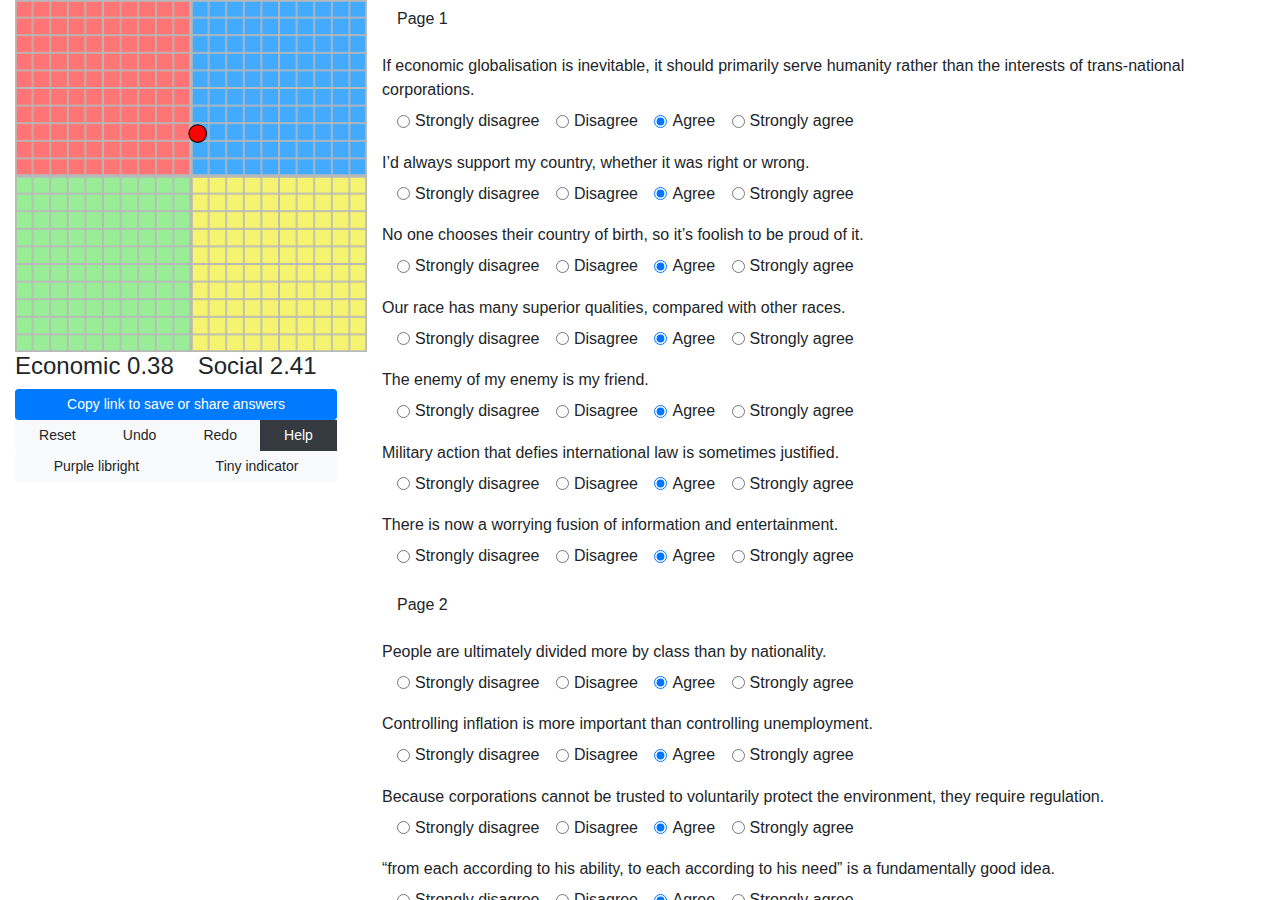
==== commit 773392d0: "Update politicalcompass.github.io.html" ====
--- a/politicalcompass.github.io.html
+++ b/politicalcompass.github.io.html
@@ -30,7 +30,7 @@
   <script src="https://cdn.jsdelivr.net/npm/popper.js@1.16.0/dist/umd/popper.min.js" integrity="sha384-Q6E9RHvbIyZFJoft+2mJbHaEWldlvI9IOYy5n3zV9zzTtmI3UksdQRVvoxMfooAo" crossorigin="anonymous"></script>
   <link rel="stylesheet" type="text/css" href="css/bootstrap.min.css" />
   <script src="js/bootstrap.min.js"></script>
-  <link rel="canonical" href="https://politicalcompass.github.io/" />
+  <link rel="canonical" href="https://fixedpoliticalcompass.github.io/" />
 </head>
 <!--Made by "W.u.m.b.o.l.o" (w/o dots) on twitter and youtube / "W.u.m.b.o.l.o.8.3" (w/o dots) on reddit-->
 <body>
--- a/css/style.css
+++ b/css/style.css
@@ -0,0 +1,109 @@
+html, body, .all-cont, .cont-fluid {
+  height: 100%;
+}
+
+.svg-container {
+    width: 22em;
+    max-width: 55vh;
+    /* max-width: 90vw; */
+  }
+
+.svg-container2 {
+  max-width: 90vw;
+}
+
+/* .pc-cont, .head-cont {
+  float: right;
+  height: 100%;
+} */
+
+/* .head-cont {
+  float:left;
+  min-height:100%;
+} */
+
+/* .svg-container {
+  position: fixed !important;
+} */  
+
+legend {
+  width: auto !important;
+  margin-left: auto;
+  margin-right: auto;
+  padding-right: 0 !important;
+  text-align: left;
+}
+
+ form {
+  min-width:16em;
+  /* max-height:100vh; */
+  flex-grow: 1;
+  height:100%;
+  bottom:0;
+  /* top:500px; */
+  /* display:block; */
+  /* right:0; */
+  /* width:100%; */
+  /* min-width:100%; */
+} 
+
+.all-cont {
+  height:100%;
+  display: flex !important;
+  flex-direction: row;
+  flex-wrap: wrap;
+} 
+
+@media (max-width: 637px) {
+  .all-cont {
+    flex-direction: column;
+  }
+
+  .svg-container {
+    max-width: 35vh;
+  }
+}
+
+@media (max-width: 390px) {
+  h4 {
+    font-size: 6vw !important;
+  }
+}
+
+@media (max-height: 437px) {
+  h4 {
+    font-size: 6vh !important;
+  }
+}
+
+.sep-disp {
+  width: 1em;
+  display: inline-block;
+}
+
+.disp-sp {
+  font-size: 0px;
+}
+
+.cent-col {
+  max-width: 22em !important;
+}
+
+::-webkit-scrollbar {
+  -webkit-appearance: none;
+  width: 10px;
+}
+
+::-webkit-scrollbar-thumb {
+  border-radius: 5px;
+  background-color: rgba(0,0,0,.5);
+  -webkit-box-shadow: 0 0 1px rgba(255,255,255,.5);
+}
+
+body > div > div > form > fieldset > div.row {
+  display: block;
+}
+
+.col-form-label {
+  max-width: none !important;
+}
